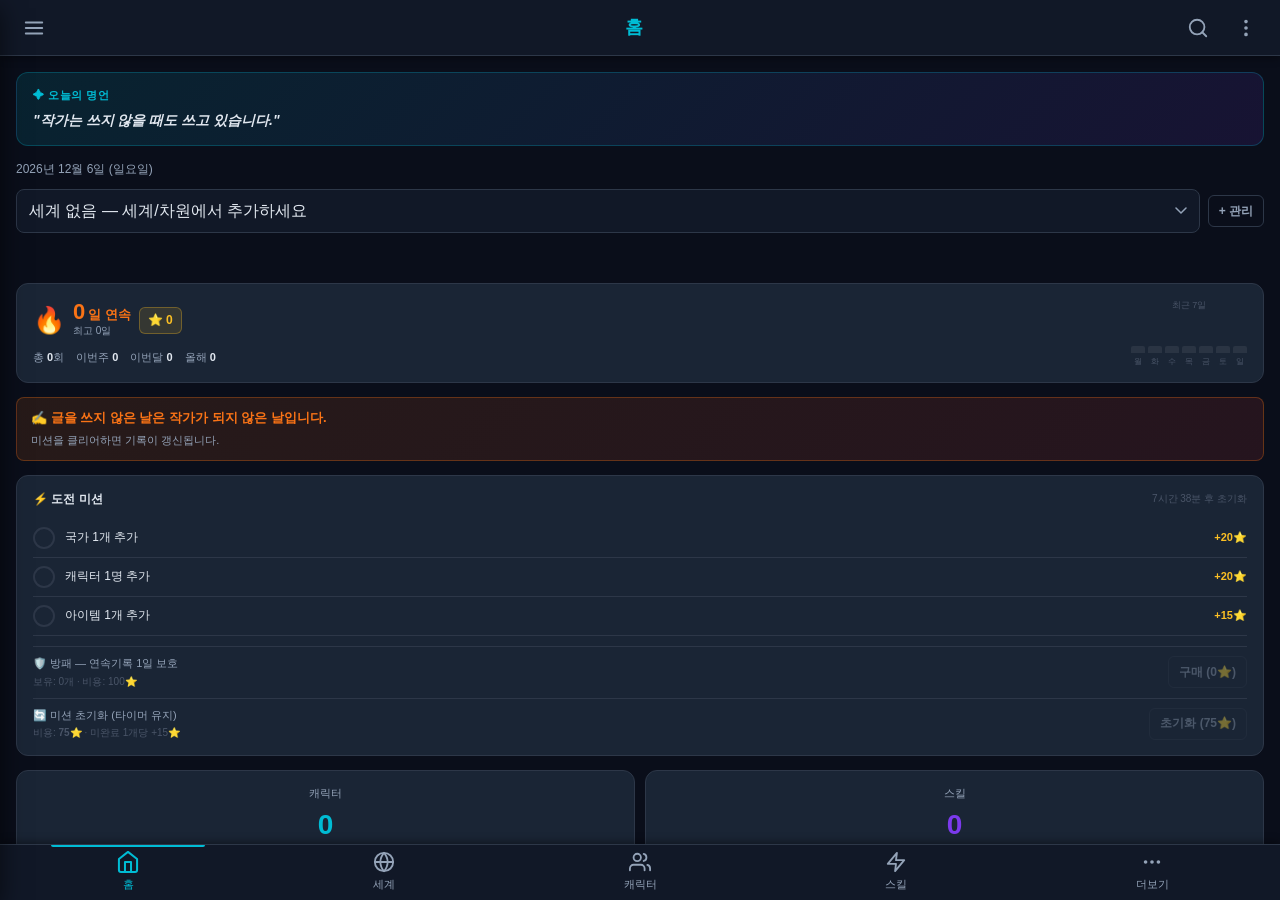
==== novel-wiki/index.html @ bbbced37 "Feature: 바로가기 페이지 + 탑 통합 층(isComposite) 기능 추가 - pages/shortcuts.js: 새 바로가기 페이지 생성 (즐겨찾기 5슬롯 + 전체 페이지" ====
<!DOCTYPE html>
<html lang="ko" data-theme="dark">
<head>
  <meta charset="UTF-8" />
  <meta name="viewport" content="width=device-width, initial-scale=1.0, viewport-fit=cover, maximum-scale=1.0, user-scalable=no" />
  <title>소설 창작 위키</title>

  <!-- ── PWA Meta Tags ── -->
  <meta name="theme-color" content="#0a0e1a" />
  <meta name="color-scheme" content="dark" />
  <meta name="description" content="웹소설 세계관 관리 앱 — 게임 판타지 탑 등반물 창작 위키" />

  <!-- Apple / iOS PWA -->
  <meta name="apple-mobile-web-app-capable" content="yes" />
  <meta name="apple-mobile-web-app-status-bar-style" content="black-translucent" />
  <meta name="apple-mobile-web-app-title" content="창작위키" />
  <meta name="mobile-web-app-capable" content="yes" />

  <!-- Microsoft / Windows -->
  <meta name="msapplication-TileColor" content="#0a0e1a" />
  <meta name="msapplication-navbutton-color" content="#0a0e1a" />

  <!-- Open Graph -->
  <meta property="og:title" content="소설 창작 위키" />
  <meta property="og:description" content="웹소설 세계관 관리 앱" />
  <meta property="og:type" content="website" />

  <!-- PWA Manifest -->
  <link rel="manifest" href="manifest.json" />

  <!-- Preconnect for Korean fonts -->
  <link rel="preconnect" href="https://fonts.googleapis.com" />
  <link rel="preconnect" href="https://fonts.gstatic.com" crossorigin />

  <!-- Stylesheets -->
  <link rel="stylesheet" href="css/main.css" />
  <link rel="stylesheet" href="css/components.css" />
  <link rel="stylesheet" href="css/mobile.css" />
  <link rel="stylesheet" href="css/novel-view.css" />
</head>
<body>

<!-- ╔═══════════════════════════════════════════╗ -->
<!-- ║              APP SHELL                    ║ -->
<!-- ╚═══════════════════════════════════════════╝ -->
<div class="app-shell" id="appShell">

  <!-- ── TOP HEADER ── -->
  <header class="top-header" id="topHeader" role="banner">
    <div class="top-header__left">
      <!-- Back button (hidden until navigation history exists) -->
      <button class="icon-btn" id="btnHeaderBack" aria-label="이전 페이지" style="display:none;" onclick="AppRouter.handleBack()">
        <svg viewBox="0 0 24 24" fill="none" stroke="currentColor" stroke-width="2.5" stroke-linecap="round" stroke-linejoin="round">
          <path d="M19 12H5M12 5l-7 7 7 7"/>
        </svg>
      </button>
      <!-- Hamburger menu -->
      <button class="icon-btn" id="btnOpenDrawer" aria-label="메뉴 열기" aria-expanded="false" aria-controls="appDrawer">
        <svg viewBox="0 0 24 24" fill="none" stroke="currentColor" stroke-width="2" stroke-linecap="round">
          <line x1="3" y1="6" x2="21" y2="6"/>
          <line x1="3" y1="12" x2="21" y2="12"/>
          <line x1="3" y1="18" x2="21" y2="18"/>
        </svg>
      </button>
    </div>

    <!-- Dynamic page title -->
    <h1 class="top-header__title" id="pageTitle">
      소설 <span>창작위키</span>
    </h1>

    <div class="top-header__right">
      <!-- Search -->
      <button class="icon-btn" id="btnOpenSearch" aria-label="검색" title="전체 검색 (Ctrl+K)">
        <svg viewBox="0 0 24 24" fill="none" stroke="currentColor" stroke-width="2" stroke-linecap="round" stroke-linejoin="round">
          <circle cx="11" cy="11" r="8"/>
          <path d="m21 21-4.35-4.35"/>
        </svg>
      </button>
      <!-- More options -->
      <button class="icon-btn" id="btnHeaderMore" aria-label="더보기" title="페이지 옵션">
        <svg viewBox="0 0 24 24" fill="none" stroke="currentColor" stroke-width="2" stroke-linecap="round">
          <circle cx="12" cy="5" r="1" fill="currentColor"/>
          <circle cx="12" cy="12" r="1" fill="currentColor"/>
          <circle cx="12" cy="19" r="1" fill="currentColor"/>
        </svg>
      </button>
    </div>
  </header>

  <!-- ── DRAWER OVERLAY ── -->
  <div class="drawer-overlay" id="drawerOverlay" role="presentation" aria-hidden="true"></div>

  <!-- ── LEFT NAVIGATION DRAWER ── -->
  <nav class="drawer" id="appDrawer" role="navigation" aria-label="전체 메뉴">
    <div class="drawer__header">
      <div class="drawer__logo">
        <div class="drawer__logo-title">소설 창작위키</div>
        <div class="drawer__logo-sub">Game Fantasy Tower Novel</div>
      </div>
      <button class="icon-btn drawer__close" id="btnCloseDrawer" aria-label="메뉴 닫기">
        <svg viewBox="0 0 24 24" fill="none" stroke="currentColor" stroke-width="2" stroke-linecap="round">
          <path d="M18 6L6 18M6 6l12 12"/>
        </svg>
      </button>
    </div>

    <div class="drawer__nav" id="drawerNav" role="list">

      <!-- ① 메인 -->
      <div class="drawer__section">
        <div class="drawer__section-label">메인</div>
        <button class="drawer__item active" role="listitem" data-page="home">
          <svg viewBox="0 0 24 24" fill="none" stroke="currentColor" stroke-width="2" stroke-linecap="round" stroke-linejoin="round">
            <path d="M3 9l9-7 9 7v11a2 2 0 01-2 2H5a2 2 0 01-2-2z"/>
            <polyline points="9,22 9,12 15,12 15,22"/>
          </svg>
          홈
        </button>
        <button class="drawer__item" role="listitem" data-page="shortcuts">
          <svg viewBox="0 0 24 24" fill="none" stroke="currentColor" stroke-width="2" stroke-linecap="round" stroke-linejoin="round">
            <path d="M5 3l14 9-14 9V3z"/>
          </svg>
          바로가기
        </button>
        <button class="drawer__item" role="listitem" data-page="novel-view">
          <svg viewBox="0 0 24 24" fill="none" stroke="currentColor" stroke-width="2" stroke-linecap="round" stroke-linejoin="round">
            <path d="M2 3h6a4 4 0 014 4v14a3 3 0 00-3-3H2z"/>
            <path d="M22 3h-6a4 4 0 00-4 4v14a3 3 0 013-3h7z"/>
          </svg>
          소설 쓰기
        </button>
      </div>

      <!-- ② 세계 설정 -->
      <div class="drawer__section">
        <div class="drawer__section-label">세계 설정</div>
        <button class="drawer__item" role="listitem" data-page="world">
          <svg viewBox="0 0 24 24" fill="none" stroke="currentColor" stroke-width="2" stroke-linecap="round" stroke-linejoin="round">
            <circle cx="12" cy="12" r="10"/>
            <line x1="2" y1="12" x2="22" y2="12"/>
            <path d="M12 2a15.3 15.3 0 014 10 15.3 15.3 0 01-4 10 15.3 15.3 0 01-4-10 15.3 15.3 0 014-10z"/>
          </svg>
          세계/차원
        </button>
        <button class="drawer__item" role="listitem" data-page="tower">
          <svg viewBox="0 0 24 24" fill="none" stroke="currentColor" stroke-width="2" stroke-linecap="round" stroke-linejoin="round">
            <rect x="5" y="2" width="14" height="20" rx="2"/>
            <line x1="9" y1="7" x2="15" y2="7"/>
            <line x1="9" y1="11" x2="15" y2="11"/>
            <line x1="9" y1="15" x2="15" y2="15"/>
            <line x1="9" y1="19" x2="15" y2="19"/>
          </svg>
          탑 관리
        </button>
        <button class="drawer__item" role="listitem" data-page="world-rules">
          <svg viewBox="0 0 24 24" fill="none" stroke="currentColor" stroke-width="2" stroke-linecap="round" stroke-linejoin="round">
            <path d="M14 2H6a2 2 0 00-2 2v16a2 2 0 002 2h12a2 2 0 002-2V8z"/>
            <polyline points="14 2 14 8 20 8"/>
            <line x1="16" y1="13" x2="8" y2="13"/>
            <line x1="16" y1="17" x2="8" y2="17"/>
            <polyline points="10 9 9 9 8 9"/>
          </svg>
          세계관 규칙
        </button>
        <button class="drawer__item" role="listitem" data-page="gates">
          <svg viewBox="0 0 24 24" fill="none" stroke="currentColor" stroke-width="2" stroke-linecap="round" stroke-linejoin="round">
            <rect x="3" y="3" width="18" height="18" rx="2"/>
            <path d="M9 3v18M15 3v18"/>
            <path d="M3 9h18M3 15h18"/>
          </svg>
          게이트
        </button>
      </div>

      <!-- ② 세계 설정 — 국가/기업 추가 -->
      <div class="drawer__section" style="margin-top:-4px;">
        <div class="drawer__section-label">세계 구성</div>
        <button class="drawer__item" role="listitem" data-page="countries">
          <svg viewBox="0 0 24 24" fill="none" stroke="currentColor" stroke-width="2" stroke-linecap="round" stroke-linejoin="round">
            <circle cx="12" cy="12" r="10"/>
            <path d="M2 12h20M12 2a15.3 15.3 0 010 20M12 2a15.3 15.3 0 000 20"/>
          </svg>
          국가
        </button>
        <button class="drawer__item" role="listitem" data-page="companies">
          <svg viewBox="0 0 24 24" fill="none" stroke="currentColor" stroke-width="2" stroke-linecap="round" stroke-linejoin="round">
            <rect x="2" y="7" width="20" height="14" rx="2"/>
            <path d="M16 21V5a2 2 0 00-2-2h-4a2 2 0 00-2 2v16"/>
          </svg>
          기업
        </button>
        <button class="drawer__item" role="listitem" data-page="places">
          <svg viewBox="0 0 24 24" fill="none" stroke="currentColor" stroke-width="2" stroke-linecap="round" stroke-linejoin="round">
            <path d="M21 10c0 7-9 13-9 13s-9-6-9-13a9 9 0 0118 0z"/>
            <circle cx="12" cy="10" r="3"/>
          </svg>
          장소
        </button>
      </div>

      <!-- ② 세계 구성 추가 - 종족 -->
      <div class="drawer__section" style="margin-top:-4px;">
        <div class="drawer__section-label">생명체</div>
        <button class="drawer__item" role="listitem" data-page="races">
          <svg viewBox="0 0 24 24" fill="none" stroke="currentColor" stroke-width="2" stroke-linecap="round" stroke-linejoin="round">
            <path d="M17 21v-2a4 4 0 00-4-4H5a4 4 0 00-4 4v2"/>
            <circle cx="9" cy="7" r="4"/>
            <path d="M21 15c0 2.21-2.686 4-6 4"/>
            <path d="M16 3.13a4 4 0 010 7.75"/>
          </svg>
          종족
        </button>
        <button class="drawer__item" role="listitem" data-page="monsters">
          <svg viewBox="0 0 24 24" fill="none" stroke="currentColor" stroke-width="2" stroke-linecap="round" stroke-linejoin="round">
            <path d="M12 2C6.48 2 2 6.48 2 12s4.48 10 10 10 10-4.48 10-10S17.52 2 12 2z"/>
            <path d="M8 14s1.5 2 4 2 4-2 4-2"/>
            <line x1="9" y1="9" x2="9.01" y2="9"/>
            <line x1="15" y1="9" x2="15.01" y2="9"/>
          </svg>
          몬스터
        </button>
      </div>

      <!-- ③ 인물 -->
      <div class="drawer__section">
        <div class="drawer__section-label">인물</div>
        <button class="drawer__item" role="listitem" data-page="characters">
          <svg viewBox="0 0 24 24" fill="none" stroke="currentColor" stroke-width="2" stroke-linecap="round" stroke-linejoin="round">
            <path d="M17 21v-2a4 4 0 00-4-4H5a4 4 0 00-4 4v2"/>
            <circle cx="9" cy="7" r="4"/>
            <path d="M23 21v-2a4 4 0 00-3-3.87"/>
            <path d="M16 3.13a4 4 0 010 7.75"/>
          </svg>
          캐릭터
        </button>
        <button class="drawer__item" role="listitem" data-page="organizations">
          <svg viewBox="0 0 24 24" fill="none" stroke="currentColor" stroke-width="2" stroke-linecap="round" stroke-linejoin="round">
            <rect x="2" y="7" width="20" height="14" rx="2"/>
            <path d="M16 21V5a2 2 0 00-2-2h-4a2 2 0 00-2 2v16"/>
          </svg>
          조직/단체
        </button>
        <button class="drawer__item" role="listitem" data-page="constellations">
          <svg viewBox="0 0 24 24" fill="none" stroke="currentColor" stroke-width="2" stroke-linecap="round" stroke-linejoin="round">
            <polygon points="12 2 15.09 8.26 22 9.27 17 14.14 18.18 21.02 12 17.77 5.82 21.02 7 14.14 2 9.27 8.91 8.26 12 2"/>
          </svg>
          성좌
        </button>
        <button class="drawer__item" role="listitem" data-page="gods">
          <svg viewBox="0 0 24 24" fill="none" stroke="currentColor" stroke-width="2" stroke-linecap="round" stroke-linejoin="round">
            <circle cx="12" cy="12" r="10"/>
            <path d="M12 2v4M12 18v4M4.93 4.93l2.83 2.83M16.24 16.24l2.83 2.83M2 12h4M18 12h4M4.93 19.07l2.83-2.83M16.24 7.76l2.83-2.83"/>
          </svg>
          신
        </button>
        <button class="drawer__item" role="listitem" data-page="family-tree">
          <svg viewBox="0 0 24 24" fill="none" stroke="currentColor" stroke-width="2" stroke-linecap="round" stroke-linejoin="round">
            <circle cx="12" cy="4" r="2"/>
            <circle cx="5" cy="18" r="2"/>
            <circle cx="19" cy="18" r="2"/>
            <path d="M12 6v4M12 10l-7 6M12 10l7 6"/>
          </svg>
          가계도
        </button>
      </div>

      <!-- ④ 능력 & 아이템 -->
      <div class="drawer__section">
        <div class="drawer__section-label">능력 &amp; 아이템</div>
        <button class="drawer__item" role="listitem" data-page="skills">
          <svg viewBox="0 0 24 24" fill="none" stroke="currentColor" stroke-width="2" stroke-linecap="round" stroke-linejoin="round">
            <path d="M13 2L3 14h9l-1 8 10-12h-9l1-8z"/>
          </svg>
          스킬
        </button>
        <button class="drawer__item" role="listitem" data-page="achievements">
          <svg viewBox="0 0 24 24" fill="none" stroke="currentColor" stroke-width="2" stroke-linecap="round" stroke-linejoin="round">
            <circle cx="12" cy="8" r="6"/>
            <path d="M15.477 12.89L17 22l-5-3-5 3 1.523-9.11"/>
          </svg>
          업적
        </button>
        <button class="drawer__item" role="listitem" data-page="items">
          <svg viewBox="0 0 24 24" fill="none" stroke="currentColor" stroke-width="2" stroke-linecap="round" stroke-linejoin="round">
            <path d="M12 2l9 4.5v11L12 22l-9-4.5v-11L12 2z"/>
            <polyline points="12 22 12 11.5"/>
            <polyline points="21 6.5 12 11.5 3 6.5"/>
          </svg>
          아이템
        </button>
        <button class="drawer__item" role="listitem" data-page="jobs">
          <svg viewBox="0 0 24 24" fill="none" stroke="currentColor" stroke-width="2" stroke-linecap="round" stroke-linejoin="round">
            <path d="M20.59 13.41l-7.17 7.17a2 2 0 01-2.83 0L2 12V2h10l8.59 8.59a2 2 0 010 2.82z"/>
            <line x1="7" y1="7" x2="7.01" y2="7"/>
          </svg>
          직업
        </button>
        <button class="drawer__item" role="listitem" data-page="stat-defs">
          <svg viewBox="0 0 24 24" fill="none" stroke="currentColor" stroke-width="2" stroke-linecap="round" stroke-linejoin="round">
            <line x1="18" y1="20" x2="18" y2="10"/>
            <line x1="12" y1="20" x2="12" y2="4"/>
            <line x1="6" y1="20" x2="6" y2="14"/>
          </svg>
          스텟 정의
        </button>
        <button class="drawer__item" role="listitem" data-page="traps">
          <svg viewBox="0 0 24 24" fill="none" stroke="currentColor" stroke-width="2" stroke-linecap="round" stroke-linejoin="round">
            <path d="M12 2L2 7l10 5 10-5-10-5z"/>
            <path d="M2 17l10 5 10-5"/>
            <path d="M2 12l10 5 10-5"/>
          </svg>
          함정 종류
        </button>
      </div>

      <!-- ⑤ 스토리 -->
      <div class="drawer__section">
        <div class="drawer__section-label">스토리</div>
        <button class="drawer__item" role="listitem" data-page="timeline">
          <svg viewBox="0 0 24 24" fill="none" stroke="currentColor" stroke-width="2" stroke-linecap="round" stroke-linejoin="round">
            <line x1="12" y1="8" x2="12" y2="12"/>
            <line x1="12" y1="16" x2="12.01" y2="16"/>
            <circle cx="12" cy="12" r="10"/>
          </svg>
          타임라인
        </button>
        <button class="drawer__item" role="listitem" data-page="event-graph">
          <svg viewBox="0 0 24 24" fill="none" stroke="currentColor" stroke-width="2" stroke-linecap="round" stroke-linejoin="round">
            <circle cx="18" cy="5" r="3"/>
            <circle cx="6" cy="12" r="3"/>
            <circle cx="18" cy="19" r="3"/>
            <line x1="8.59" y1="13.51" x2="15.42" y2="17.49"/>
            <line x1="15.41" y1="6.51" x2="8.59" y2="10.49"/>
          </svg>
          사건 그래프
        </button>
        <button class="drawer__item" role="listitem" data-page="quests">
          <svg viewBox="0 0 24 24" fill="none" stroke="currentColor" stroke-width="2" stroke-linecap="round" stroke-linejoin="round">
            <path d="M9 11l3 3L22 4"/>
            <path d="M21 12v7a2 2 0 01-2 2H5a2 2 0 01-2-2V5a2 2 0 012-2h11"/>
          </svg>
          퀘스트
        </button>
      </div>

      <!-- ⑥ 도구 -->
      <div class="drawer__section">
        <div class="drawer__section-label">도구</div>
        <button class="drawer__item" role="listitem" data-page="status-viewer">
          <svg viewBox="0 0 24 24" fill="none" stroke="currentColor" stroke-width="2" stroke-linecap="round" stroke-linejoin="round">
            <rect x="2" y="3" width="20" height="14" rx="2"/>
            <line x1="8" y1="21" x2="16" y2="21"/>
            <line x1="12" y1="17" x2="12" y2="21"/>
          </svg>
          상태창 뷰어
        </button>
        <button class="drawer__item" role="listitem" data-page="templates">
          <svg viewBox="0 0 24 24" fill="none" stroke="currentColor" stroke-width="2" stroke-linecap="round" stroke-linejoin="round">
            <rect x="3" y="3" width="7" height="7"/>
            <rect x="14" y="3" width="7" height="7"/>
            <rect x="14" y="14" width="7" height="7"/>
            <rect x="3" y="14" width="7" height="7"/>
          </svg>
          기본 설정 관리
        </button>
        <button class="drawer__item" role="listitem" data-page="settings">
          <svg viewBox="0 0 24 24" fill="none" stroke="currentColor" stroke-width="2" stroke-linecap="round" stroke-linejoin="round">
            <circle cx="12" cy="12" r="3"/>
            <path d="M19.07 4.93l-1.41 1.41M4.93 4.93l1.41 1.41M12 2v2M12 20v2M20 12h2M2 12h2M17.66 17.66l1.41 1.41M4.93 19.07l1.41-1.41"/>
          </svg>
          설정
        </button>
        <button class="drawer__item" role="listitem" data-page="reminders">
          <svg viewBox="0 0 24 24" fill="none" stroke="currentColor" stroke-width="2" stroke-linecap="round" stroke-linejoin="round">
            <path d="M18 8A6 6 0 006 8c0 7-3 9-3 9h18s-3-2-3-9"/>
            <path d="M13.73 21a2 2 0 01-3.46 0"/>
          </svg>
          리마인더
        </button>
        <button class="drawer__item" role="listitem" data-page="keywords">
          <svg viewBox="0 0 24 24" fill="none" stroke="currentColor" stroke-width="2" stroke-linecap="round" stroke-linejoin="round">
            <path d="M20.59 13.41l-7.17 7.17a2 2 0 01-2.83 0L2 12V2h10l8.59 8.59a2 2 0 010 2.82z"/>
            <line x1="7" y1="7" x2="7.01" y2="7"/>
            <path d="M12 12l4 4"/>
          </svg>
          키워드 메모장
        </button>
      </div>
    </div>

    <div class="drawer__footer">
      <div id="drawerVersion">소설 창작 위키 v1.0</div>
      <div id="drawerSyncStatus" style="margin-top:4px; color: var(--color-success); font-size:11px;">
        ● 오프라인 저장됨
      </div>
    </div>
  </nav>

  <!-- ── MAIN CONTENT ── -->
  <main class="page-content" id="app" role="main" aria-live="polite">
    <!-- Pages are rendered here by JS router -->
    <div class="loader-overlay" id="initialLoader">
      <div class="spinner"></div>
    </div>
  </main>

  <!-- ── BOTTOM NAVIGATION ── -->
  <nav class="bottom-nav" id="bottomNav" role="navigation" aria-label="하단 탭 메뉴">
    <button class="bottom-nav__item active" data-page="home" aria-label="홈" aria-selected="true">
      <svg viewBox="0 0 24 24" fill="none" stroke="currentColor" stroke-width="2" stroke-linecap="round" stroke-linejoin="round">
        <path d="M3 9l9-7 9 7v11a2 2 0 01-2 2H5a2 2 0 01-2-2z"/>
        <polyline points="9,22 9,12 15,12 15,22"/>
      </svg>
      <span>홈</span>
    </button>

    <button class="bottom-nav__item" data-page="world" aria-label="세계/차원" aria-selected="false">
      <svg viewBox="0 0 24 24" fill="none" stroke="currentColor" stroke-width="2" stroke-linecap="round" stroke-linejoin="round">
        <circle cx="12" cy="12" r="10"/>
        <line x1="2" y1="12" x2="22" y2="12"/>
        <path d="M12 2a15.3 15.3 0 014 10 15.3 15.3 0 01-4 10 15.3 15.3 0 01-4-10 15.3 15.3 0 014-10z"/>
      </svg>
      <span>세계</span>
    </button>

    <button class="bottom-nav__item" data-page="characters" aria-label="캐릭터" aria-selected="false">
      <svg viewBox="0 0 24 24" fill="none" stroke="currentColor" stroke-width="2" stroke-linecap="round" stroke-linejoin="round">
        <path d="M17 21v-2a4 4 0 00-4-4H5a4 4 0 00-4 4v2"/>
        <circle cx="9" cy="7" r="4"/>
        <path d="M23 21v-2a4 4 0 00-3-3.87"/>
        <path d="M16 3.13a4 4 0 010 7.75"/>
      </svg>
      <span>캐릭터</span>
    </button>

    <button class="bottom-nav__item" data-page="skills" aria-label="스킬" aria-selected="false">
      <svg viewBox="0 0 24 24" fill="none" stroke="currentColor" stroke-width="2" stroke-linecap="round" stroke-linejoin="round">
        <path d="M13 2L3 14h9l-1 8 10-12h-9l1-8z"/>
      </svg>
      <span>스킬</span>
    </button>

    <button class="bottom-nav__item" data-page="timeline" aria-label="더보기" aria-selected="false" id="btnMoreTab">
      <svg viewBox="0 0 24 24" fill="none" stroke="currentColor" stroke-width="2" stroke-linecap="round">
        <circle cx="5" cy="12" r="1" fill="currentColor"/>
        <circle cx="12" cy="12" r="1" fill="currentColor"/>
        <circle cx="19" cy="12" r="1" fill="currentColor"/>
      </svg>
      <span>더보기</span>
    </button>
  </nav>

</div>
<!-- end .app-shell -->

<!-- ═══════════════════════════════════════════════
     GLOBAL OVERLAYS
════════════════════════════════════════════════ -->

<!-- ── GLOBAL SEARCH OVERLAY ── -->
<div class="search-overlay" id="searchOverlay" role="search" aria-label="전체 검색" aria-hidden="true">
  <div class="search-overlay__bar">
    <button class="icon-btn" id="btnCloseSearch" aria-label="검색 닫기">
      <svg viewBox="0 0 24 24" fill="none" stroke="currentColor" stroke-width="2" stroke-linecap="round">
        <path d="M19 12H5M12 5l-7 7 7 7"/>
      </svg>
    </button>
    <input
      type="search"
      class="search-input"
      id="searchInput"
      placeholder="캐릭터, 스킬, 아이템, 세계 검색..."
      autocomplete="off"
      autocorrect="off"
      autocapitalize="off"
      spellcheck="false"
      enterkeyhint="search"
    />
    <button class="icon-btn" id="btnClearSearch" aria-label="검색어 지우기" style="display:none;">
      <svg viewBox="0 0 24 24" fill="none" stroke="currentColor" stroke-width="2" stroke-linecap="round">
        <circle cx="12" cy="12" r="10"/>
        <path d="M15 9l-6 6M9 9l6 6"/>
      </svg>
    </button>
  </div>
  <div class="search-results" id="searchResults" role="listbox" aria-label="검색 결과">
    <!-- Search results rendered by JS -->
    <div class="search-empty" id="searchEmpty">
      <div style="font-size:32px; margin-bottom:12px; opacity:0.3;">🔍</div>
      <div>검색어를 입력하세요</div>
      <div style="font-size:12px; margin-top:8px; color: var(--color-text-dim);">캐릭터, 스킬, 아이템, 세계관을 통합 검색합니다</div>
    </div>
  </div>
</div>

<!-- ── GLOBAL MODAL CONTAINER ── -->
<div class="modal-overlay" id="globalModalOverlay" role="dialog" aria-modal="true" aria-hidden="true">
  <div class="modal" id="globalModal">
    <div class="modal__drag-handle-area" id="modalDragHandle" aria-hidden="true">
      <div class="modal__drag-handle"></div>
    </div>
    <div class="modal-header" id="globalModalHeader">
      <span class="modal-header__title" id="globalModalTitle">제목</span>
      <button class="modal-header__close" id="btnCloseModal" aria-label="닫기">
        <svg viewBox="0 0 24 24" fill="none" stroke="currentColor" stroke-width="2" stroke-linecap="round">
          <path d="M18 6L6 18M6 6l12 12"/>
        </svg>
      </button>
    </div>
    <div class="modal-body" id="globalModalBody">
      <!-- Modal content injected by JS -->
    </div>
    <div class="modal-footer" id="globalModalFooter" style="display:none;">
      <button class="btn btn-ghost" id="btnModalCancel">취소</button>
      <button class="btn btn-primary" id="btnModalConfirm">저장</button>
    </div>
  </div>
</div>

<!-- ── CONFIRM DIALOG ── -->
<div class="confirm-dialog" id="confirmDialog" role="alertdialog" aria-modal="true" aria-hidden="true">
  <div class="confirm-dialog__box">
    <div class="confirm-dialog__icon" id="confirmIcon">⚠️</div>
    <div class="confirm-dialog__title" id="confirmTitle">정말 삭제하시겠습니까?</div>
    <div class="confirm-dialog__desc" id="confirmDesc">이 작업은 되돌릴 수 없습니다.</div>
    <div class="confirm-dialog__actions">
      <button class="btn btn-ghost" id="btnConfirmCancel">취소</button>
      <button class="btn btn-danger" id="btnConfirmOk">삭제</button>
    </div>
  </div>
</div>

<!-- ── TOAST NOTIFICATIONS ── -->
<div class="toast-container" id="toastContainer" role="status" aria-live="polite" aria-atomic="false"></div>

<!-- ── NOVEL STATUS OVERLAY (for popup status windows) ── -->
<div class="novel-status-overlay" id="statusOverlay" style="display:none;" role="dialog" aria-modal="true">
  <!-- Injected by JS when showing status window popup -->
</div>

<!-- ═══════════════════════════════════════════════
     PAGE TEMPLATES (hidden, cloned by JS)
════════════════════════════════════════════════ -->

<!-- Home page template -->
<template id="tpl-home">
  <div class="page active" id="page-home">
    <div class="page-header">
      <div class="gradient-bar mb-3"></div>
      <div class="flex items-center justify-between mb-2">
        <div>
          <h2 class="page-title">대시보드</h2>
          <p class="page-desc" id="homeSubtitle">나의 소설 세계관을 관리합니다</p>
        </div>
        <div class="status-window" style="min-width:120px; padding: 8px 12px;">
          <div style="font-family: var(--font-mono); font-size: 11px; color: var(--color-text-muted); margin-bottom:4px;">회귀 횟수</div>
          <div style="font-family: var(--font-mono); font-size: 20px; font-weight:700; color: var(--color-secondary);" id="regressionCount">0</div>
        </div>
      </div>
    </div>

    <!-- Quick stats -->
    <div class="stat-grid mb-4" id="homeStats">
      <div class="stat-box">
        <span class="stat-box__label">캐릭터</span>
        <span class="stat-box__value" id="statCharacters">0</span>
        <span class="stat-box__sub">명 등록됨</span>
      </div>
      <div class="stat-box">
        <span class="stat-box__label">스킬</span>
        <span class="stat-box__value" id="statSkills">0</span>
        <span class="stat-box__sub">개 등록됨</span>
      </div>
      <div class="stat-box">
        <span class="stat-box__label">아이템</span>
        <span class="stat-box__value" id="statItems">0</span>
        <span class="stat-box__sub">개 등록됨</span>
      </div>
      <div class="stat-box">
        <span class="stat-box__label">이벤트</span>
        <span class="stat-box__value" id="statEvents">0</span>
        <span class="stat-box__sub">개 등록됨</span>
      </div>
    </div>

    <!-- Quick actions -->
    <div class="section-header">
      <div class="section-title">빠른 접근</div>
    </div>

    <div class="grid-2 mb-6">
      <button class="card card--interactive" data-page="characters" style="padding: var(--sp-4); text-align:left;">
        <div style="font-size:24px; margin-bottom: var(--sp-2);">👤</div>
        <div style="font-weight:700; color: var(--color-text); margin-bottom:4px;">캐릭터</div>
        <div style="font-size: var(--text-xs); color: var(--color-text-muted);">인물 관리</div>
      </button>
      <button class="card card--interactive" data-page="skills" style="padding: var(--sp-4); text-align:left;">
        <div style="font-size:24px; margin-bottom: var(--sp-2);">⚡</div>
        <div style="font-weight:700; color: var(--color-text); margin-bottom:4px;">스킬</div>
        <div style="font-size: var(--text-xs); color: var(--color-text-muted);">능력 관리</div>
      </button>
      <button class="card card--interactive" data-page="tower" style="padding: var(--sp-4); text-align:left;">
        <div style="font-size:24px; margin-bottom: var(--sp-2);">🏰</div>
        <div style="font-weight:700; color: var(--color-text); margin-bottom:4px;">탑 관리</div>
        <div style="font-size: var(--text-xs); color: var(--color-text-muted);">층별 정보</div>
      </button>
      <button class="card card--interactive" data-page="timeline" style="padding: var(--sp-4); text-align:left;">
        <div style="font-size:24px; margin-bottom: var(--sp-2);">📅</div>
        <div style="font-weight:700; color: var(--color-text); margin-bottom:4px;">타임라인</div>
        <div style="font-size: var(--text-xs); color: var(--color-text-muted);">사건 흐름</div>
      </button>
    </div>

    <!-- Recent items -->
    <div class="section-header">
      <div class="section-title">최근 수정</div>
    </div>
    <div id="recentItems">
      <div class="empty-state">
        <div class="empty-state__icon">📝</div>
        <div class="empty-state__title">아직 항목이 없습니다</div>
        <div class="empty-state__desc">캐릭터, 스킬, 세계관 등을 추가하면 여기에 표시됩니다</div>
      </div>
    </div>
  </div>
</template>

<!-- ═══════════════════════════════════════════════
     JAVASCRIPT
════════════════════════════════════════════════ -->

<!-- DB & Store -->
<script src="js/db.js"></script>
<script src="js/store.js"></script>
<script src="js/utils.js"></script>
<script src="js/constants.js"></script>

<!-- Search engine -->
<script src="js/search.js"></script>

<!-- Page modules -->
<script src="pages/home.js"></script>
<script src="pages/world.js"></script>
<script src="pages/characters.js"></script>
<script src="pages/characters-form.js"></script>
<script src="pages/organizations.js"></script>
<script src="pages/organizations-form.js"></script>
<script src="pages/skills.js"></script>
<script src="pages/skills-form.js"></script>
<script src="pages/achievements.js"></script>
<script src="pages/constellations.js"></script>
<script src="pages/constellations-form.js"></script>
<script src="pages/gates.js"></script>
<script src="pages/gates-form.js"></script>
<script src="pages/monsters.js"></script>
<script src="pages/monsters-form.js"></script>
<script src="pages/tower.js"></script>
<script src="pages/tower-floor-form.js"></script>
<script src="pages/tower-subfloor-form.js"></script>
<script src="pages/timeline.js"></script>
<script src="pages/event-graph.js"></script>
<script src="pages/family-tree.js"></script>
<script src="pages/world-rules.js"></script>
<script src="pages/items.js"></script>
<script src="pages/items-form.js"></script>
<script src="pages/jobs.js"></script>
<script src="pages/jobs-form.js"></script>
<script src="pages/templates.js"></script>
<script src="pages/status-viewer.js"></script>
<script src="pages/novel-view.js"></script>
<script src="pages/settings.js"></script>
<script src="pages/countries.js"></script>
<script src="pages/countries-form.js"></script>
<script src="pages/companies.js"></script>
<script src="pages/reminders.js"></script>
<script src="pages/keywords.js"></script>
<script src="pages/stat-defs.js"></script>
<script src="pages/traps.js"></script>
<script src="pages/places.js"></script>
<script src="pages/places-form.js"></script>
<script src="pages/gods.js"></script>
<script src="pages/races.js"></script>
<script src="pages/quests.js"></script>
<script src="pages/shortcuts.js"></script>

<!-- Router & App bootstrap -->
<script src="js/router.js"></script>
<script src="js/app.js"></script>

<!-- Inline bootstrap: SW registration + keyboard shortcuts -->
<script>
(function () {
  'use strict';

  // ── Service Worker registration ──────────────────────────
  if ('serviceWorker' in navigator) {
    window.addEventListener('load', function () {
      navigator.serviceWorker.register('./sw.js', { scope: './' })
        .then(function (reg) {
          console.log('[App] SW registered, scope:', reg.scope);

          // Auto-reload when new SW activates and sends SW_UPDATED message
          navigator.serviceWorker.addEventListener('message', function (event) {
            if (event.data && event.data.type === 'SW_UPDATED') {
              window.location.reload();
            }
          });

          // Listen for updates
          reg.addEventListener('updatefound', function () {
            const newWorker = reg.installing;
            if (!newWorker) return;
            newWorker.addEventListener('statechange', function () {
              if (newWorker.state === 'installed' && navigator.serviceWorker.controller) {
                // New version available — notify app
                window.dispatchEvent(new CustomEvent('sw-update-available', {
                  detail: { registration: reg }
                }));
              }
            });
          });
        })
        .catch(function (err) {
          console.warn('[App] SW registration failed:', err);
        });
    });
  }

  // ── Keyboard shortcuts ───────────────────────────────────
  document.addEventListener('keydown', function (e) {
    // Ctrl+K or Cmd+K → open search
    if ((e.ctrlKey || e.metaKey) && e.key === 'k') {
      e.preventDefault();
      document.getElementById('btnOpenSearch')?.click();
    }
    // Escape → close any open overlay
    if (e.key === 'Escape') {
      if (document.getElementById('searchOverlay')?.classList.contains('open')) {
        document.getElementById('btnCloseSearch')?.click();
      } else if (document.getElementById('globalModalOverlay')?.classList.contains('open')) {
        document.getElementById('btnCloseModal')?.click();
      } else if (document.getElementById('appDrawer')?.classList.contains('open')) {
        document.getElementById('btnCloseDrawer')?.click();
      }
    }
  });

  // ── URL param routing on load ────────────────────────────
  window.addEventListener('DOMContentLoaded', function () {
    const params = new URLSearchParams(window.location.search);
    const page = params.get('page');
    const action = params.get('action');
    if (page && window.AppRouter) {
      window.AppRouter.navigate(page);
      if (action === 'new' && window.AppRouter.triggerAdd) {
        setTimeout(function () { window.AppRouter.triggerAdd(); }, 300);
      }
    }
  });

  // ── Prevent double-tap zoom on iOS ───────────────────────
  var lastTap = 0;
  document.addEventListener('touchend', function (e) {
    var now = Date.now();
    var delta = now - lastTap;
    if (delta < 300 && delta > 0) {
      // Only prevent if NOT on input/textarea/select
      var tag = e.target.tagName.toLowerCase();
      if (!['input', 'textarea', 'select', 'button', 'a'].includes(tag)) {
        e.preventDefault();
      }
    }
    lastTap = now;
  }, { passive: false });

  // ── Handle back button (Android) ─────────────────────────
  window.addEventListener('popstate', function () {
    if (window.AppRouter) {
      window.AppRouter.handleBack();
    }
  });

  // ── Visibility change: refresh data ─────────────────────
  document.addEventListener('visibilitychange', function () {
    if (!document.hidden && window.AppStore) {
      window.AppStore.emit('app-resume');
    }
  });

})();
</script>

</body>
</html>
---- novel-wiki/css/main.css ----
/* ============================================================
   main.css — 소설 창작 위키
   Dark RPG Theme · Korean Web Novel Management PWA
   ============================================================ */

/* ─── CSS Custom Properties ──────────────────────────────── */
:root {
  /* Colors */
  --color-bg:           #0a0e1a;
  --color-surface:      #111827;
  --color-card:         #1a2535;
  --color-border:       #2d3748;
  --color-primary:      #00bcd4;
  --color-primary-dark: #0097a7;
  --color-primary-glow: rgba(0, 188, 212, 0.25);
  --color-secondary:    #7c3aed;
  --color-secondary-glow: rgba(124, 58, 237, 0.25);
  --color-accent:       #f59e0b;
  --color-accent-glow:  rgba(245, 158, 11, 0.25);
  --color-text:         #e2e8f0;
  --color-text-muted:   #94a3b8;
  --color-text-dim:     #4a5568;
  --color-success:      #10b981;
  --color-warning:      #f59e0b;
  --color-danger:       #ef4444;
  --color-info:         #3b82f6;

  /* Grade Colors */
  --grade-f:   #6b7280;
  --grade-e:   #9ca3af;
  --grade-d:   #60a5fa;
  --grade-c:   #34d399;
  --grade-b:   #a78bfa;
  --grade-a:   #f59e0b;
  --grade-s:   #f97316;
  --grade-ss:  #ef4444;
  --grade-sss: #ec4899;
  --grade-g:   #00bcd4;
  --grade-ex:  linear-gradient(135deg, #f59e0b, #ec4899, #00bcd4);

  /* Spacing scale */
  --sp-1:  4px;
  --sp-2:  8px;
  --sp-3:  12px;
  --sp-4:  16px;
  --sp-5:  20px;
  --sp-6:  24px;
  --sp-8:  32px;
  --sp-10: 40px;
  --sp-12: 48px;
  --sp-16: 64px;

  /* Typography */
  --font-sans: 'Noto Sans KR', 'Apple SD Gothic Neo', 'Malgun Gothic',
               -apple-system, BlinkMacSystemFont, 'Segoe UI', sans-serif;
  --font-serif: 'Noto Serif KR', 'Batang', Georgia, serif;
  --font-mono: 'D2Coding', 'Nanum Gothic Coding', 'Courier New', Courier, monospace;
  --font-ui: var(--font-sans);

  /* Font sizes */
  --text-xs:   11px;
  --text-sm:   13px;
  --text-base: 15px;
  --text-md:   16px;
  --text-lg:   18px;
  --text-xl:   20px;
  --text-2xl:  24px;
  --text-3xl:  28px;

  /* Layout */
  --header-h:     56px;
  --bottom-nav-h: 56px;
  --drawer-w:     280px;
  --max-content:  640px;

  /* Radius */
  --radius-sm:  4px;
  --radius-md:  8px;
  --radius-lg:  12px;
  --radius-xl:  16px;
  --radius-full: 9999px;

  /* Shadows */
  --shadow-sm:  0 1px 3px rgba(0,0,0,0.4);
  --shadow-md:  0 4px 12px rgba(0,0,0,0.5);
  --shadow-lg:  0 8px 24px rgba(0,0,0,0.6);
  --shadow-cyan: 0 0 16px rgba(0, 188, 212, 0.3);
  --shadow-gold: 0 0 16px rgba(245, 158, 11, 0.3);

  /* Transitions */
  --transition-fast:   0.15s ease;
  --transition-normal: 0.25s ease;
  --transition-slow:   0.4s ease;

  /* Safe area insets (overridden by env() on supported devices) */
  --safe-top:    0px;
  --safe-bottom: 0px;
  --safe-left:   0px;
  --safe-right:  0px;
}

/* Safe area support */
@supports (padding: env(safe-area-inset-top)) {
  :root {
    --safe-top:    env(safe-area-inset-top);
    --safe-bottom: env(safe-area-inset-bottom);
    --safe-left:   env(safe-area-inset-left);
    --safe-right:  env(safe-area-inset-right);
  }
}

/* ─── CSS Reset ───────────────────────────────────────────── */
*, *::before, *::after {
  box-sizing: border-box;
  margin: 0;
  padding: 0;
}

html {
  font-size: 16px;
  -webkit-text-size-adjust: 100%;
  text-size-adjust: 100%;
  scroll-behavior: smooth;
  height: 100%;
}

body {
  font-family: var(--font-sans);
  font-size: var(--text-base);
  line-height: 1.6;
  color: var(--color-text);
  background-color: var(--color-bg);
  min-height: 100%;
  overflow-x: hidden;
  -webkit-font-smoothing: antialiased;
  -moz-osx-font-smoothing: grayscale;
}

img, video, canvas, svg {
  max-width: 100%;
  display: block;
}

a {
  color: var(--color-primary);
  text-decoration: none;
  transition: color var(--transition-fast);
}

a:hover {
  color: var(--color-primary-dark);
}

button, input, select, textarea {
  font-family: inherit;
  font-size: inherit;
  line-height: inherit;
}

button {
  cursor: pointer;
  border: none;
  background: none;
  color: inherit;
}

ul, ol {
  list-style: none;
}

h1, h2, h3, h4, h5, h6 {
  font-weight: 600;
  line-height: 1.3;
  color: var(--color-text);
}

p {
  line-height: 1.7;
  color: var(--color-text);
}

hr {
  border: none;
  border-top: 1px solid var(--color-border);
  margin: var(--sp-4) 0;
}

/* ─── App Shell Layout ────────────────────────────────────── */
.app-shell {
  display: flex;
  flex-direction: column;
  height: 100vh;
  height: 100dvh;
  background: var(--color-bg);
  position: relative;
  overflow: hidden;
}

/* ─── Top Header ──────────────────────────────────────────── */
.top-header {
  position: fixed;
  top: 0;
  left: 0;
  right: 0;
  height: calc(var(--header-h) + var(--safe-top));
  padding-top: var(--safe-top);
  background: var(--color-surface);
  border-bottom: 1px solid var(--color-border);
  display: flex;
  align-items: center;
  justify-content: space-between;
  padding-left: var(--sp-3);
  padding-right: var(--sp-3);
  z-index: 100;
  box-shadow: 0 2px 8px rgba(0,0,0,0.4);
}

.top-header__left,
.top-header__right {
  display: flex;
  align-items: center;
  gap: var(--sp-1);
  min-width: 80px;
}

.top-header__right {
  justify-content: flex-end;
}

.top-header__title {
  flex: 1;
  text-align: center;
  font-size: var(--text-lg);
  font-weight: 700;
  color: var(--color-primary);
  letter-spacing: -0.5px;
  overflow: hidden;
  text-overflow: ellipsis;
  white-space: nowrap;
  padding: 0 var(--sp-2);
}

.top-header__title span {
  color: var(--color-accent);
}

/* Icon buttons in header */
.icon-btn {
  display: flex;
  align-items: center;
  justify-content: center;
  width: 40px;
  height: 40px;
  border-radius: var(--radius-md);
  color: var(--color-text-muted);
  background: transparent;
  border: none;
  cursor: pointer;
  transition: background var(--transition-fast), color var(--transition-fast);
  flex-shrink: 0;
  -webkit-tap-highlight-color: transparent;
}

.icon-btn:hover,
.icon-btn:active {
  background: rgba(255,255,255,0.08);
  color: var(--color-text);
}

.icon-btn svg {
  width: 22px;
  height: 22px;
  flex-shrink: 0;
}

/* ─── Bottom Navigation ───────────────────────────────────── */
.bottom-nav {
  position: fixed;
  bottom: 0;
  left: 0;
  right: 0;
  height: calc(var(--bottom-nav-h) + var(--safe-bottom));
  padding-bottom: var(--safe-bottom);
  background: var(--color-surface);
  border-top: 1px solid var(--color-border);
  display: flex;
  align-items: stretch;
  z-index: 100;
  box-shadow: 0 -2px 8px rgba(0,0,0,0.4);
}

.bottom-nav__item {
  flex: 1;
  display: flex;
  flex-direction: column;
  align-items: center;
  justify-content: center;
  gap: 3px;
  color: var(--color-text-muted);
  font-size: var(--text-xs);
  font-weight: 500;
  cursor: pointer;
  border: none;
  background: none;
  padding: var(--sp-1) 0;
  transition: color var(--transition-fast);
  -webkit-tap-highlight-color: transparent;
  position: relative;
  min-height: 44px;
}

.bottom-nav__item svg {
  width: 22px;
  height: 22px;
  flex-shrink: 0;
  transition: transform var(--transition-fast);
}

.bottom-nav__item.active {
  color: var(--color-primary);
}

.bottom-nav__item.active svg {
  transform: scale(1.1);
}

.bottom-nav__item.active::after {
  content: '';
  position: absolute;
  top: 0;
  left: 20%;
  right: 20%;
  height: 2px;
  background: var(--color-primary);
  border-radius: 0 0 var(--radius-sm) var(--radius-sm);
}

/* ─── Page Content ────────────────────────────────────────── */
.page-content {
  flex: 1;
  overflow-y: auto;
  overflow-x: hidden;
  padding-top: calc(var(--header-h) + var(--safe-top) + var(--sp-4));
  padding-bottom: calc(var(--bottom-nav-h) + var(--safe-bottom) + var(--sp-6));
  padding-left: var(--sp-4);
  padding-right: var(--sp-4);
  -webkit-overflow-scrolling: touch;
  scroll-behavior: smooth;
  max-width: 100%;
}

.page-content--centered {
  max-width: var(--max-content);
  margin: 0 auto;
}

/* Page wrapper for JS-rendered pages */
.page {
  display: none;
  animation: fadeIn var(--transition-normal);
}

.page.active {
  display: block;
}

@keyframes fadeIn {
  from { opacity: 0; transform: translateY(8px); }
  to   { opacity: 1; transform: translateY(0); }
}

/* ─── Left Drawer ─────────────────────────────────────────── */
.drawer-overlay {
  position: fixed;
  inset: 0;
  background: rgba(0, 0, 0, 0.7);
  backdrop-filter: blur(2px);
  -webkit-backdrop-filter: blur(2px);
  z-index: 200;
  opacity: 0;
  pointer-events: none;
  transition: opacity var(--transition-normal);
}

.drawer-overlay.open {
  opacity: 1;
  pointer-events: all;
}

.drawer {
  position: fixed;
  top: 0;
  left: 0;
  bottom: 0;
  width: var(--drawer-w);
  background: var(--color-surface);
  border-right: 1px solid var(--color-border);
  z-index: 201;
  transform: translateX(-100%);
  transition: transform var(--transition-normal);
  display: flex;
  flex-direction: column;
  overflow: hidden;
  box-shadow: var(--shadow-lg);
  padding-top: var(--safe-top);
  padding-left: var(--safe-left);
}

.drawer.open {
  transform: translateX(0);
}

.drawer__header {
  display: flex;
  align-items: center;
  justify-content: space-between;
  padding: var(--sp-4);
  border-bottom: 1px solid var(--color-border);
  min-height: var(--header-h);
  flex-shrink: 0;
}

.drawer__logo {
  display: flex;
  flex-direction: column;
  gap: 2px;
}

.drawer__logo-title {
  font-size: var(--text-lg);
  font-weight: 700;
  color: var(--color-primary);
  letter-spacing: -0.5px;
}

.drawer__logo-sub {
  font-size: var(--text-xs);
  color: var(--color-text-muted);
  font-family: var(--font-mono);
}

.drawer__close {
  color: var(--color-text-muted);
}

.drawer__nav {
  flex: 1;
  overflow-y: auto;
  padding: var(--sp-2) 0;
  -webkit-overflow-scrolling: touch;
}

.drawer__section {
  margin-bottom: var(--sp-2);
}

.drawer__section-label {
  font-size: var(--text-xs);
  font-weight: 700;
  color: var(--color-text-dim);
  text-transform: uppercase;
  letter-spacing: 1px;
  padding: var(--sp-2) var(--sp-4) var(--sp-1);
}

.drawer__item {
  display: flex;
  align-items: center;
  gap: var(--sp-3);
  padding: var(--sp-3) var(--sp-4);
  color: var(--color-text-muted);
  font-size: var(--text-sm);
  font-weight: 500;
  cursor: pointer;
  transition: background var(--transition-fast), color var(--transition-fast);
  border-radius: 0;
  min-height: 44px;
  -webkit-tap-highlight-color: transparent;
}

.drawer__item:hover,
.drawer__item:active {
  background: rgba(255,255,255,0.05);
  color: var(--color-text);
}

.drawer__item.active {
  background: var(--color-primary-glow);
  color: var(--color-primary);
  border-right: 2px solid var(--color-primary);
}

.drawer__item svg {
  width: 18px;
  height: 18px;
  flex-shrink: 0;
  opacity: 0.7;
}

.drawer__item.active svg {
  opacity: 1;
}

.drawer__footer {
  padding: var(--sp-4);
  border-top: 1px solid var(--color-border);
  font-size: var(--text-xs);
  color: var(--color-text-dim);
  text-align: center;
  flex-shrink: 0;
  padding-bottom: calc(var(--sp-4) + var(--safe-bottom));
}

/* ─── Typography Utilities ────────────────────────────────── */
.text-primary   { color: var(--color-primary) !important; }
.text-secondary { color: var(--color-secondary) !important; }
.text-accent    { color: var(--color-accent) !important; }
.text-muted     { color: var(--color-text-muted) !important; }
.text-success   { color: var(--color-success) !important; }
.text-warning   { color: var(--color-warning) !important; }
.text-danger    { color: var(--color-danger) !important; }

.text-xs   { font-size: var(--text-xs) !important; }
.text-sm   { font-size: var(--text-sm) !important; }
.text-base { font-size: var(--text-base) !important; }
.text-lg   { font-size: var(--text-lg) !important; }
.text-xl   { font-size: var(--text-xl) !important; }
.text-2xl  { font-size: var(--text-2xl) !important; }

.font-mono   { font-family: var(--font-mono) !important; }
.font-serif  { font-family: var(--font-serif) !important; }
.font-bold   { font-weight: 700 !important; }
.font-medium { font-weight: 500 !important; }

.text-center { text-align: center !important; }
.text-right  { text-align: right !important; }

.truncate {
  overflow: hidden;
  text-overflow: ellipsis;
  white-space: nowrap;
}

/* ─── Layout Utilities ────────────────────────────────────── */
.flex        { display: flex; }
.flex-col    { flex-direction: column; }
.items-center { align-items: center; }
.items-start  { align-items: flex-start; }
.justify-between { justify-content: space-between; }
.justify-center  { justify-content: center; }
.gap-1 { gap: var(--sp-1); }
.gap-2 { gap: var(--sp-2); }
.gap-3 { gap: var(--sp-3); }
.gap-4 { gap: var(--sp-4); }
.flex-1 { flex: 1; }
.flex-wrap { flex-wrap: wrap; }

.grid-2 {
  display: grid;
  grid-template-columns: 1fr 1fr;
  gap: var(--sp-3);
}

.grid-3 {
  display: grid;
  grid-template-columns: repeat(3, 1fr);
  gap: var(--sp-3);
}

.w-full  { width: 100%; }
.h-full  { height: 100%; }

/* Spacing */
.p-2 { padding: var(--sp-2) !important; }
.p-3 { padding: var(--sp-3) !important; }
.p-4 { padding: var(--sp-4) !important; }
.px-3 { padding-left: var(--sp-3) !important; padding-right: var(--sp-3) !important; }
.px-4 { padding-left: var(--sp-4) !important; padding-right: var(--sp-4) !important; }
.py-2 { padding-top: var(--sp-2) !important; padding-bottom: var(--sp-2) !important; }
.py-3 { padding-top: var(--sp-3) !important; padding-bottom: var(--sp-3) !important; }
.mt-2 { margin-top: var(--sp-2) !important; }
.mt-3 { margin-top: var(--sp-3) !important; }
.mt-4 { margin-top: var(--sp-4) !important; }
.mb-2 { margin-bottom: var(--sp-2) !important; }
.mb-3 { margin-bottom: var(--sp-3) !important; }
.mb-4 { margin-bottom: var(--sp-4) !important; }
.mb-6 { margin-bottom: var(--sp-6) !important; }
.mr-2 { margin-right: var(--sp-2) !important; }
.ml-auto { margin-left: auto !important; }

/* Visibility */
.hidden { display: none !important; }
.visible { display: block !important; }
.opacity-0 { opacity: 0; }
.opacity-50 { opacity: 0.5; }

/* ─── Page Section Headers ────────────────────────────────── */
.section-header {
  display: flex;
  align-items: center;
  justify-content: space-between;
  margin-bottom: var(--sp-4);
}

.section-title {
  font-size: var(--text-xl);
  font-weight: 700;
  color: var(--color-text);
  display: flex;
  align-items: center;
  gap: var(--sp-2);
}

.section-title::before {
  content: '';
  display: block;
  width: 4px;
  height: 20px;
  background: var(--color-primary);
  border-radius: var(--radius-sm);
}

.section-subtitle {
  font-size: var(--text-sm);
  color: var(--color-text-muted);
  margin-top: var(--sp-1);
}

.page-header {
  margin-bottom: var(--sp-6);
}

.page-title {
  font-size: var(--text-2xl);
  font-weight: 700;
  color: var(--color-text);
  margin-bottom: var(--sp-1);
}

.page-desc {
  font-size: var(--text-sm);
  color: var(--color-text-muted);
  line-height: 1.6;
}

/* ─── Empty State ─────────────────────────────────────────── */
.empty-state {
  display: flex;
  flex-direction: column;
  align-items: center;
  justify-content: center;
  padding: var(--sp-16) var(--sp-8);
  text-align: center;
  color: var(--color-text-muted);
}

.empty-state__icon {
  font-size: 48px;
  margin-bottom: var(--sp-4);
  opacity: 0.4;
}

.empty-state__title {
  font-size: var(--text-lg);
  font-weight: 600;
  color: var(--color-text-muted);
  margin-bottom: var(--sp-2);
}

.empty-state__desc {
  font-size: var(--text-sm);
  color: var(--color-text-dim);
  max-width: 260px;
  line-height: 1.6;
}

/* ─── Dividers and Separators ─────────────────────────────── */
.divider {
  height: 1px;
  background: var(--color-border);
  margin: var(--sp-4) 0;
}

.divider--dashed {
  background: none;
  border-top: 1px dashed var(--color-border);
}

/* ─── Scrollbar ───────────────────────────────────────────── */
* {
  scrollbar-width: thin;
  scrollbar-color: var(--color-border) transparent;
}

*::-webkit-scrollbar {
  width: 4px;
  height: 4px;
}

*::-webkit-scrollbar-track {
  background: transparent;
}

*::-webkit-scrollbar-thumb {
  background: var(--color-border);
  border-radius: var(--radius-full);
}

*::-webkit-scrollbar-thumb:hover {
  background: var(--color-text-dim);
}

/* ─── Focus visible ───────────────────────────────────────── */
:focus-visible {
  outline: 2px solid var(--color-primary);
  outline-offset: 2px;
}

/* ─── Color picker: force light scheme so hue/sat area renders ─ */
input[type="color"] {
  color-scheme: light;
}

/* ─── Selection ───────────────────────────────────────────── */
::selection {
  background: var(--color-primary-glow);
  color: var(--color-primary);
}

/* ─── Progress bar ────────────────────────────────────────── */
.progress-bar {
  height: 6px;
  background: var(--color-border);
  border-radius: var(--radius-full);
  overflow: hidden;
}

.progress-bar__fill {
  height: 100%;
  background: linear-gradient(90deg, var(--color-primary), var(--color-secondary));
  border-radius: var(--radius-full);
  transition: width var(--transition-slow);
}

/* ─── Stat Row ────────────────────────────────────────────── */
.stat-row {
  display: flex;
  align-items: center;
  justify-content: space-between;
  padding: var(--sp-2) 0;
  border-bottom: 1px solid rgba(45, 55, 72, 0.5);
  font-family: var(--font-mono);
  font-size: var(--text-sm);
}

.stat-row:last-child {
  border-bottom: none;
}

.stat-row__label {
  color: var(--color-text-muted);
}

.stat-row__value {
  color: var(--color-text);
  font-weight: 600;
}

/* ─── Header gradient accent bar ─────────────────────────── */
.gradient-bar {
  height: 3px;
  background: linear-gradient(90deg,
    var(--color-primary) 0%,
    var(--color-secondary) 50%,
    var(--color-accent) 100%);
  border-radius: var(--radius-full);
}

/* ─── Chip / Filter strip ────────────────────────────────── */
.chip-strip {
  display: flex;
  gap: var(--sp-2);
  overflow-x: auto;
  padding-bottom: var(--sp-2);
  scrollbar-width: none;
  -ms-overflow-style: none;
}

.chip-strip::-webkit-scrollbar {
  display: none;
}

.chip {
  display: inline-flex;
  align-items: center;
  gap: var(--sp-1);
  padding: 5px var(--sp-3);
  border-radius: var(--radius-full);
  font-size: var(--text-xs);
  font-weight: 600;
  white-space: nowrap;
  cursor: pointer;
  border: 1px solid var(--color-border);
  background: var(--color-card);
  color: var(--color-text-muted);
  transition: all var(--transition-fast);
  -webkit-tap-highlight-color: transparent;
  min-height: 30px;
}

.chip:hover,
.chip.active {
  border-color: var(--color-primary);
  color: var(--color-primary);
  background: var(--color-primary-glow);
}

/* ─── Notification dot ────────────────────────────────────── */
.notif-dot {
  width: 8px;
  height: 8px;
  border-radius: 50%;
  background: var(--color-danger);
  position: absolute;
  top: 6px;
  right: 6px;
  border: 1.5px solid var(--color-surface);
}

/* ─── Back button ─────────────────────────────────────────── */
.back-btn {
  display: inline-flex;
  align-items: center;
  gap: var(--sp-2);
  color: var(--color-text-muted);
  font-size: var(--text-sm);
  cursor: pointer;
  margin-bottom: var(--sp-4);
  padding: var(--sp-1) 0;
  -webkit-tap-highlight-color: transparent;
}

.back-btn:hover {
  color: var(--color-primary);
}

/* ─── List items ──────────────────────────────────────────── */
.list-item {
  display: flex;
  align-items: center;
  gap: var(--sp-3);
  padding: var(--sp-3) var(--sp-4);
  background: var(--color-card);
  border-radius: var(--radius-md);
  border: 1px solid var(--color-border);
  margin-bottom: var(--sp-2);
  cursor: pointer;
  transition: all var(--transition-fast);
  -webkit-tap-highlight-color: transparent;
}

.list-item:hover,
.list-item:active {
  border-color: var(--color-primary);
  background: rgba(26, 37, 53, 0.8);
  transform: translateX(2px);
}

.list-item__avatar {
  width: 40px;
  height: 40px;
  border-radius: var(--radius-md);
  background: var(--color-border);
  display: flex;
  align-items: center;
  justify-content: center;
  font-size: var(--text-lg);
  flex-shrink: 0;
}

.list-item__body {
  flex: 1;
  min-width: 0;
}

.list-item__title {
  font-size: var(--text-base);
  font-weight: 600;
  color: var(--color-text);
  overflow: hidden;
  text-overflow: ellipsis;
  white-space: nowrap;
}

.list-item__sub {
  font-size: var(--text-xs);
  color: var(--color-text-muted);
  margin-top: 2px;
  overflow: hidden;
  text-overflow: ellipsis;
  white-space: nowrap;
}

.list-item__meta {
  display: flex;
  flex-direction: column;
  align-items: flex-end;
  gap: var(--sp-1);
  flex-shrink: 0;
}

/* ─── Single-finger scroll for all inline overflow containers ── */
[style*="overflow-y:auto"],
[style*="overflow-y: auto"],
[style*="overflow:auto"],
[style*="overflow: auto"] {
  -webkit-overflow-scrolling: touch;
  touch-action: pan-y;
  overscroll-behavior-y: contain;
}
---- novel-wiki/css/components.css ----
/* ============================================================
   components.css — 소설 창작 위키
   All reusable UI component styles
   ============================================================ */

/* ─── Cards ───────────────────────────────────────────────── */
.card {
  background: var(--color-card);
  border: 1px solid var(--color-border);
  border-radius: var(--radius-lg);
  overflow: hidden;
  transition: transform var(--transition-fast), box-shadow var(--transition-fast),
              border-color var(--transition-fast);
  position: relative;
}

.card:hover {
  transform: translateY(-2px);
  box-shadow: var(--shadow-md);
  border-color: rgba(45, 55, 72, 0.8);
}

.card--interactive {
  cursor: pointer;
  -webkit-tap-highlight-color: transparent;
}

.card--interactive:active {
  transform: scale(0.99);
}

.card--glow-cyan {
  border-color: rgba(0, 188, 212, 0.4);
  box-shadow: 0 0 12px rgba(0, 188, 212, 0.15);
}

.card--glow-gold {
  border-color: rgba(245, 158, 11, 0.4);
  box-shadow: 0 0 12px rgba(245, 158, 11, 0.15);
}

.card--glow-purple {
  border-color: rgba(124, 58, 237, 0.4);
  box-shadow: 0 0 12px rgba(124, 58, 237, 0.15);
}

.card__accent-bar {
  height: 3px;
  width: 100%;
}

.card__accent-bar--primary  { background: var(--color-primary); }
.card__accent-bar--secondary { background: var(--color-secondary); }
.card__accent-bar--accent   { background: var(--color-accent); }
.card__accent-bar--gradient {
  background: linear-gradient(90deg, var(--color-primary), var(--color-secondary));
}

.card-header {
  padding: var(--sp-4);
  border-bottom: 1px solid var(--color-border);
  display: flex;
  align-items: center;
  gap: var(--sp-3);
}

.card-header__icon {
  width: 36px;
  height: 36px;
  border-radius: var(--radius-md);
  background: var(--color-border);
  display: flex;
  align-items: center;
  justify-content: center;
  font-size: 18px;
  flex-shrink: 0;
}

.card-header__title {
  flex: 1;
  font-size: var(--text-base);
  font-weight: 700;
  color: var(--color-text);
  overflow: hidden;
  text-overflow: ellipsis;
  white-space: nowrap;
}

.card-header__sub {
  font-size: var(--text-xs);
  color: var(--color-text-muted);
  margin-top: 2px;
}

.card-header__actions {
  display: flex;
  align-items: center;
  gap: var(--sp-1);
  flex-shrink: 0;
}

.card-body {
  padding: var(--sp-4);
}

.card-body--compact {
  padding: var(--sp-3);
}

.card-footer {
  padding: var(--sp-3) var(--sp-4);
  border-top: 1px solid var(--color-border);
  display: flex;
  align-items: center;
  justify-content: space-between;
  gap: var(--sp-2);
}

/* ─── Character Card ──────────────────────────────────────── */
.character-card {
  background: var(--color-card);
  border: 1px solid var(--color-border);
  border-radius: var(--radius-lg);
  overflow: hidden;
  cursor: pointer;
  transition: all var(--transition-fast);
  -webkit-tap-highlight-color: transparent;
}

.character-card:hover {
  transform: translateY(-3px);
  box-shadow: var(--shadow-md);
}

.character-card__banner {
  height: 60px;
  background: linear-gradient(135deg, var(--color-surface), var(--color-border));
  position: relative;
  overflow: hidden;
}

.character-card__banner::after {
  content: '';
  position: absolute;
  inset: 0;
  background: linear-gradient(to bottom, transparent, rgba(26, 37, 53, 0.8));
}

.character-card__avatar {
  position: absolute;
  bottom: -16px;
  left: var(--sp-3);
  width: 48px;
  height: 48px;
  border-radius: var(--radius-md);
  background: var(--color-surface);
  border: 2px solid var(--color-card);
  display: flex;
  align-items: center;
  justify-content: center;
  font-size: 22px;
  z-index: 1;
}

.character-card__body {
  padding: var(--sp-5) var(--sp-3) var(--sp-3);
}

.character-card__name {
  font-size: var(--text-base);
  font-weight: 700;
  color: var(--color-text);
  margin-bottom: 3px;
}

.character-card__role {
  font-size: var(--text-xs);
  color: var(--color-text-muted);
  margin-bottom: var(--sp-3);
}

.character-card__stats {
  display: grid;
  grid-template-columns: repeat(3, 1fr);
  gap: var(--sp-2);
}

.character-card__stat {
  text-align: center;
  background: var(--color-surface);
  border-radius: var(--radius-sm);
  padding: 4px 2px;
}

.character-card__stat-label {
  font-size: 10px;
  color: var(--color-text-dim);
  font-family: var(--font-mono);
  display: block;
}

.character-card__stat-value {
  font-size: var(--text-sm);
  font-weight: 700;
  color: var(--color-primary);
  font-family: var(--font-mono);
  display: block;
}

/* ─── Skill Card ──────────────────────────────────────────── */
.skill-card {
  background: var(--color-card);
  border-radius: var(--radius-md);
  overflow: hidden;
  cursor: pointer;
  transition: all var(--transition-fast);
  -webkit-tap-highlight-color: transparent;
  border-left: 3px solid var(--color-border);
}

.skill-card:hover {
  transform: translateX(3px);
  box-shadow: var(--shadow-sm);
}

.skill-card--F   { border-left-color: var(--grade-f); }
.skill-card--E   { border-left-color: var(--grade-e); }
.skill-card--D   { border-left-color: var(--grade-d); }
.skill-card--C   { border-left-color: var(--grade-c); }
.skill-card--B   { border-left-color: var(--grade-b); }
.skill-card--A   { border-left-color: var(--grade-a); }
.skill-card--S   { border-left-color: var(--grade-s); }
.skill-card--SS  { border-left-color: var(--grade-ss); }
.skill-card--SSS { border-left-color: var(--grade-sss); }
.skill-card--G   { border-left-color: var(--grade-g); }
.skill-card--EX  {
  border-left-color: transparent;
  border-left-style: solid;
  position: relative;
}
.skill-card--EX::before {
  content: '';
  position: absolute;
  left: 0;
  top: 0;
  bottom: 0;
  width: 3px;
  background: linear-gradient(to bottom, var(--color-accent), var(--color-secondary), var(--color-primary));
}

.skill-card__inner {
  padding: var(--sp-3) var(--sp-3) var(--sp-3) var(--sp-4);
  display: flex;
  align-items: flex-start;
  gap: var(--sp-3);
}

.skill-card__icon {
  width: 36px;
  height: 36px;
  border-radius: var(--radius-sm);
  background: var(--color-surface);
  display: flex;
  align-items: center;
  justify-content: center;
  font-size: 18px;
  flex-shrink: 0;
}

.skill-card__info {
  flex: 1;
  min-width: 0;
}

.skill-card__name {
  font-size: var(--text-base);
  font-weight: 700;
  color: var(--color-text);
  margin-bottom: 3px;
  display: flex;
  align-items: center;
  gap: var(--sp-2);
  flex-wrap: wrap;
}

.skill-card__type {
  font-size: var(--text-xs);
  color: var(--color-text-muted);
  margin-bottom: var(--sp-2);
}

.skill-card__desc {
  font-size: var(--text-xs);
  color: var(--color-text-muted);
  line-height: 1.5;
  overflow: hidden;
  display: -webkit-box;
  -webkit-line-clamp: 2;
  -webkit-box-orient: vertical;
}

.skill-card__cost {
  font-family: var(--font-mono);
  font-size: var(--text-xs);
  color: var(--color-info);
  background: rgba(59, 130, 246, 0.1);
  padding: 2px 6px;
  border-radius: var(--radius-full);
  margin-top: var(--sp-1);
  display: inline-block;
}

/* ─── Grade Badges ────────────────────────────────────────── */
.grade-badge {
  display: inline-flex;
  align-items: center;
  justify-content: center;
  font-family: var(--font-mono);
  font-weight: 900;
  font-size: var(--text-xs);
  padding: 2px 6px;
  border-radius: var(--radius-sm);
  letter-spacing: 0.5px;
  line-height: 1;
  min-width: 28px;
  white-space: nowrap;
  border: 1px solid transparent;
}

.grade-badge--F   { background: rgba(107,114,128,0.15); color: var(--grade-f); border-color: var(--grade-f); }
.grade-badge--E   { background: rgba(156,163,175,0.15); color: var(--grade-e); border-color: var(--grade-e); }
.grade-badge--D   { background: rgba(96,165,250,0.15); color: var(--grade-d); border-color: var(--grade-d); }
.grade-badge--C   { background: rgba(52,211,153,0.15); color: var(--grade-c); border-color: var(--grade-c); }
.grade-badge--B   { background: rgba(167,139,250,0.15); color: var(--grade-b); border-color: var(--grade-b); }
.grade-badge--A   { background: rgba(245,158,11,0.15); color: var(--grade-a); border-color: var(--grade-a); }
.grade-badge--S   { background: rgba(249,115,22,0.15); color: var(--grade-s); border-color: var(--grade-s); }
.grade-badge--SS  { background: rgba(239,68,68,0.15); color: var(--grade-ss); border-color: var(--grade-ss); }
.grade-badge--SSS {
  background: rgba(236,72,153,0.15);
  color: var(--grade-sss);
  border-color: var(--grade-sss);
  box-shadow: 0 0 8px rgba(236,72,153,0.3);
}
.grade-badge--G   {
  background: rgba(0,188,212,0.15);
  color: var(--grade-g);
  border-color: var(--grade-g);
  box-shadow: 0 0 8px rgba(0,188,212,0.3);
}
.grade-badge--EX  {
  background: linear-gradient(135deg, rgba(245,158,11,0.2), rgba(236,72,153,0.2), rgba(0,188,212,0.2));
  color: #fff;
  border: 1px solid transparent;
  position: relative;
  text-shadow: 0 0 8px rgba(255,255,255,0.5);
}
.grade-badge--EX::before {
  content: '';
  position: absolute;
  inset: -1px;
  background: linear-gradient(135deg, var(--color-accent), var(--color-secondary), var(--color-primary));
  border-radius: var(--radius-sm);
  z-index: -1;
}

/* ─── Tags ────────────────────────────────────────────────── */
.tag {
  display: inline-flex;
  align-items: center;
  gap: 4px;
  padding: 3px var(--sp-2);
  border-radius: var(--radius-full);
  font-size: var(--text-xs);
  font-weight: 500;
  background: var(--color-border);
  color: var(--color-text-muted);
  border: 1px solid transparent;
  white-space: nowrap;
}

.tag--primary   { background: var(--color-primary-glow); color: var(--color-primary); }
.tag--secondary { background: var(--color-secondary-glow); color: var(--color-secondary); }
.tag--accent    { background: var(--color-accent-glow); color: var(--color-accent); }
.tag--success   { background: rgba(16,185,129,0.15); color: var(--color-success); }
.tag--danger    { background: rgba(239,68,68,0.15); color: var(--color-danger); }
.tag--warning   { background: rgba(245,158,11,0.15); color: var(--color-warning); }

.tag-list {
  display: flex;
  flex-wrap: wrap;
  gap: var(--sp-1);
}

/* Removable tag */
.tag--removable {
  cursor: pointer;
  padding-right: var(--sp-1);
}

.tag__remove {
  width: 14px;
  height: 14px;
  border-radius: 50%;
  background: rgba(255,255,255,0.15);
  display: inline-flex;
  align-items: center;
  justify-content: center;
  font-size: 10px;
  line-height: 1;
  cursor: pointer;
  transition: background var(--transition-fast);
}

.tag__remove:hover {
  background: var(--color-danger);
  color: #fff;
}

/* ─── Badge (notification/count) ─────────────────────────── */
.badge {
  display: inline-flex;
  align-items: center;
  justify-content: center;
  min-width: 20px;
  height: 20px;
  border-radius: var(--radius-full);
  font-size: 11px;
  font-weight: 700;
  line-height: 1;
  padding: 0 5px;
}

.badge--primary   { background: var(--color-primary); color: var(--color-bg); }
.badge--secondary { background: var(--color-secondary); color: #fff; }
.badge--danger    { background: var(--color-danger); color: #fff; }
.badge--success   { background: var(--color-success); color: var(--color-bg); }
.badge--warning   { background: var(--color-warning); color: var(--color-bg); }

/* Warning badge with pulse */
.warning-badge {
  display: inline-flex;
  align-items: center;
  gap: var(--sp-1);
  padding: 3px var(--sp-2);
  border-radius: var(--radius-full);
  font-size: var(--text-xs);
  font-weight: 700;
  background: rgba(239,68,68,0.15);
  color: var(--color-danger);
  border: 1px solid rgba(239,68,68,0.3);
  animation: warnPulse 2s infinite;
}

.warning-badge::before {
  content: '⚠';
  font-size: 10px;
}

@keyframes warnPulse {
  0%, 100% { opacity: 1; box-shadow: 0 0 0 0 rgba(239,68,68,0.4); }
  50%       { opacity: 0.85; box-shadow: 0 0 0 4px rgba(239,68,68,0); }
}

/* ─── Buttons ─────────────────────────────────────────────── */
.btn {
  display: inline-flex;
  align-items: center;
  justify-content: center;
  gap: var(--sp-2);
  padding: 0 var(--sp-4);
  height: 40px;
  border-radius: var(--radius-md);
  font-size: var(--text-sm);
  font-weight: 600;
  cursor: pointer;
  border: none;
  transition: all var(--transition-fast);
  white-space: nowrap;
  -webkit-tap-highlight-color: transparent;
  min-height: 40px;
  text-decoration: none;
}

.btn:disabled {
  opacity: 0.4;
  cursor: not-allowed;
  pointer-events: none;
}

.btn svg {
  width: 16px;
  height: 16px;
  flex-shrink: 0;
}

.btn--sm {
  height: 32px;
  padding: 0 var(--sp-3);
  font-size: var(--text-xs);
  border-radius: var(--radius-sm);
  min-height: 32px;
}

.btn--lg {
  height: 48px;
  padding: 0 var(--sp-6);
  font-size: var(--text-base);
  border-radius: var(--radius-lg);
  min-height: 48px;
}

.btn--full {
  width: 100%;
}

.btn-primary {
  background: var(--color-primary);
  color: var(--color-bg);
}

.btn-primary:hover {
  background: var(--color-primary-dark);
  box-shadow: var(--shadow-cyan);
}

.btn-primary:active {
  background: var(--color-primary-dark);
  transform: scale(0.98);
}

.btn-secondary {
  background: var(--color-secondary);
  color: #fff;
}

.btn-secondary:hover {
  background: #6d28d9;
  box-shadow: 0 0 16px rgba(124, 58, 237, 0.4);
}

.btn-accent {
  background: var(--color-accent);
  color: var(--color-bg);
}

.btn-accent:hover {
  background: #d97706;
  box-shadow: var(--shadow-gold);
}

.btn-ghost {
  background: transparent;
  color: var(--color-text-muted);
  border: 1px solid var(--color-border);
}

.btn-ghost:hover {
  background: rgba(255,255,255,0.05);
  color: var(--color-text);
  border-color: var(--color-text-dim);
}

.btn-ghost:active {
  background: rgba(255,255,255,0.08);
}

.btn-danger {
  background: transparent;
  color: var(--color-danger);
  border: 1px solid rgba(239, 68, 68, 0.4);
}

.btn-danger:hover {
  background: rgba(239,68,68,0.15);
  border-color: var(--color-danger);
}

.btn-outline-primary {
  background: transparent;
  color: var(--color-primary);
  border: 1px solid var(--color-primary);
}

.btn-outline-primary:hover {
  background: var(--color-primary-glow);
}

/* FAB — Floating Action Button */
.fab {
  position: fixed;
  bottom: calc(var(--bottom-nav-h) + var(--safe-bottom) + var(--sp-4));
  right: var(--sp-4);
  width: 56px;
  height: 56px;
  border-radius: 50%;
  background: linear-gradient(135deg, var(--color-primary), var(--color-secondary));
  color: #fff;
  border: none;
  cursor: pointer;
  display: flex;
  align-items: center;
  justify-content: center;
  box-shadow: var(--shadow-lg), 0 0 20px rgba(0, 188, 212, 0.4);
  z-index: 90;
  transition: all var(--transition-fast);
  -webkit-tap-highlight-color: transparent;
}

.fab:hover {
  transform: scale(1.08);
  box-shadow: var(--shadow-lg), 0 0 28px rgba(0, 188, 212, 0.5);
}

.fab:active {
  transform: scale(0.95);
}

.fab svg {
  width: 24px;
  height: 24px;
}

.fab--mini {
  width: 44px;
  height: 44px;
}

.fab--mini svg {
  width: 20px;
  height: 20px;
}

/* ─── Forms ───────────────────────────────────────────────── */
.form-group {
  margin-bottom: var(--sp-4);
}

.form-label {
  display: block;
  font-size: var(--text-sm);
  font-weight: 600;
  color: var(--color-text-muted);
  margin-bottom: var(--sp-2);
  letter-spacing: 0.3px;
}

.form-label--required::after {
  content: ' *';
  color: var(--color-danger);
}

.form-input,
.form-select,
.form-textarea {
  width: 100%;
  background: var(--color-surface);
  border: 1px solid var(--color-border);
  border-radius: var(--radius-md);
  color: var(--color-text);
  font-size: var(--text-md); /* 16px prevents zoom on iOS */
  padding: 0 var(--sp-3);
  height: 44px;
  transition: border-color var(--transition-fast), box-shadow var(--transition-fast);
  outline: none;
  -webkit-appearance: none;
  appearance: none;
}

.form-textarea {
  height: auto;
  min-height: 100px;
  padding: var(--sp-3);
  resize: vertical;
  line-height: 1.6;
}

.form-input:focus,
.form-select:focus,
.form-textarea:focus {
  border-color: var(--color-primary);
  box-shadow: 0 0 0 3px var(--color-primary-glow);
}

.form-input::placeholder,
.form-textarea::placeholder {
  color: var(--color-text-dim);
}

.form-select {
  background-image: url("data:image/svg+xml,%3Csvg xmlns='http://www.w3.org/2000/svg' width='12' height='8' viewBox='0 0 12 8'%3E%3Cpath d='M1 1l5 5 5-5' stroke='%2394a3b8' stroke-width='1.5' fill='none' stroke-linecap='round'/%3E%3C/svg%3E");
  background-repeat: no-repeat;
  background-position: right var(--sp-3) center;
  padding-right: var(--sp-8);
  cursor: pointer;
}

.form-select option {
  background: var(--color-surface);
  color: var(--color-text);
}

.form-hint {
  font-size: var(--text-xs);
  color: var(--color-text-dim);
  margin-top: var(--sp-1);
}

.form-error {
  font-size: var(--text-xs);
  color: var(--color-danger);
  margin-top: var(--sp-1);
  display: flex;
  align-items: center;
  gap: 4px;
}

.form-input--error,
.form-select--error,
.form-textarea--error {
  border-color: var(--color-danger);
}

.form-row {
  display: grid;
  grid-template-columns: 1fr 1fr;
  gap: var(--sp-3);
}

/* Range input */
.form-range {
  width: 100%;
  height: 6px;
  -webkit-appearance: none;
  appearance: none;
  background: var(--color-border);
  border-radius: var(--radius-full);
  outline: none;
  cursor: pointer;
  accent-color: var(--color-primary);
}

/* Color picker */
.form-color {
  width: 100%;
  height: 44px;
  border: 1px solid var(--color-border);
  border-radius: var(--radius-md);
  background: transparent;
  cursor: pointer;
  padding: 4px;
}

/* Switch / Toggle */
.form-switch {
  display: flex;
  align-items: center;
  justify-content: space-between;
  gap: var(--sp-3);
  min-height: 44px;
  cursor: pointer;
}

.form-switch__label {
  font-size: var(--text-sm);
  color: var(--color-text);
}

.form-switch__track {
  width: 44px;
  height: 24px;
  border-radius: var(--radius-full);
  background: var(--color-border);
  position: relative;
  flex-shrink: 0;
  transition: background var(--transition-fast);
}

.form-switch input {
  position: absolute;
  opacity: 0;
  width: 0;
  height: 0;
}

.form-switch input:checked ~ .form-switch__track {
  background: var(--color-primary);
}

.form-switch__thumb {
  position: absolute;
  top: 2px;
  left: 2px;
  width: 20px;
  height: 20px;
  border-radius: 50%;
  background: #fff;
  transition: transform var(--transition-fast);
  box-shadow: var(--shadow-sm);
}

.form-switch input:checked ~ .form-switch__track .form-switch__thumb {
  transform: translateX(20px);
}

/* ─── Modals ──────────────────────────────────────────────── */
.modal-overlay {
  position: fixed;
  inset: 0;
  background: rgba(0,0,0,0.75);
  backdrop-filter: blur(4px);
  -webkit-backdrop-filter: blur(4px);
  z-index: 300;
  display: flex;
  align-items: flex-end;
  justify-content: center;
  opacity: 0;
  pointer-events: none;
  transition: opacity var(--transition-normal);
  padding: 0;
}

.modal-overlay.open {
  opacity: 1;
  pointer-events: all;
}

.modal {
  background: var(--color-surface);
  border: 1px solid var(--color-border);
  border-radius: var(--radius-xl) var(--radius-xl) 0 0;
  width: 100%;
  max-width: 600px;
  max-height: 92vh;
  max-height: 92dvh;
  display: flex;
  flex-direction: column;
  transform: translateY(100%);
  transition: transform var(--transition-normal);
  overflow: hidden;
  padding-bottom: var(--safe-bottom);
}

.modal-overlay.open .modal {
  transform: translateY(0);
}

/* Centered variant for desktop/large screens */
@media (min-width: 600px) {
  .modal-overlay {
    align-items: center;
    padding: var(--sp-4);
  }
  .modal {
    border-radius: var(--radius-xl);
    transform: translateY(16px) scale(0.98);
    padding-bottom: 0;
    max-height: 85vh;
  }
  .modal-overlay.open .modal {
    transform: translateY(0) scale(1);
  }
}

.modal__drag-handle {
  width: 40px;
  height: 4px;
  background: var(--color-border);
  border-radius: var(--radius-full);
  margin: var(--sp-2) auto var(--sp-1);
  flex-shrink: 0;
}

.modal-header {
  padding: var(--sp-3) var(--sp-4);
  border-bottom: 1px solid var(--color-border);
  display: flex;
  align-items: center;
  justify-content: space-between;
  flex-shrink: 0;
}

.modal-header__title {
  font-size: var(--text-lg);
  font-weight: 700;
  color: var(--color-text);
}

.modal-header__close {
  width: 32px;
  height: 32px;
  border-radius: var(--radius-md);
  color: var(--color-text-muted);
  display: flex;
  align-items: center;
  justify-content: center;
  transition: all var(--transition-fast);
  cursor: pointer;
  flex-shrink: 0;
  -webkit-tap-highlight-color: transparent;
}

.modal-header__close:hover {
  background: rgba(255,255,255,0.08);
  color: var(--color-text);
}

.modal-body {
  flex: 1;
  overflow-y: auto;
  overflow-x: hidden;
  padding: var(--sp-4);
  -webkit-overflow-scrolling: touch;
  word-break: break-word;
  overflow-wrap: break-word;
}

.modal-footer {
  padding: var(--sp-3) var(--sp-4);
  border-top: 1px solid var(--color-border);
  display: flex;
  gap: var(--sp-2);
  flex-shrink: 0;
  background: var(--color-surface);
}

.modal-footer .btn {
  flex: 1;
}

/* ─── Status Window (RPG style) ───────────────────────────── */
.status-window {
  background: rgba(10, 20, 35, 0.95);
  border: 1px solid var(--color-primary);
  border-radius: var(--radius-md);
  padding: var(--sp-4);
  font-family: var(--font-mono);
  position: relative;
  overflow: hidden;
}

.status-window::before {
  content: '';
  position: absolute;
  inset: 0;
  background: linear-gradient(135deg,
    rgba(0, 188, 212, 0.05) 0%,
    transparent 50%,
    rgba(124, 58, 237, 0.05) 100%);
  pointer-events: none;
}

.status-window__header {
  text-align: center;
  margin-bottom: var(--sp-3);
  padding-bottom: var(--sp-3);
  border-bottom: 1px solid rgba(0, 188, 212, 0.3);
}

.status-window__title {
  font-size: var(--text-base);
  font-weight: 700;
  color: var(--color-primary);
  letter-spacing: 2px;
  text-transform: uppercase;
}

.status-window__subtitle {
  font-size: var(--text-xs);
  color: var(--color-text-muted);
  margin-top: 4px;
}

.status-window__row {
  display: flex;
  align-items: center;
  justify-content: space-between;
  padding: 5px 0;
  border-bottom: 1px dashed rgba(45, 55, 72, 0.6);
  font-size: var(--text-sm);
}

.status-window__row:last-child {
  border-bottom: none;
}

.status-window__key {
  color: var(--color-text-muted);
  min-width: 80px;
}

.status-window__val {
  color: var(--color-text);
  font-weight: 600;
  text-align: right;
}

.status-window__val--primary   { color: var(--color-primary); }
.status-window__val--accent    { color: var(--color-accent); }
.status-window__val--secondary { color: var(--color-secondary); }

.status-window__divider {
  text-align: center;
  color: var(--color-primary);
  opacity: 0.3;
  font-size: var(--text-xs);
  padding: var(--sp-1) 0;
  letter-spacing: 4px;
}

/* ─── Tabs ────────────────────────────────────────────────── */
.tabs {
  display: flex;
  gap: 0;
  background: var(--color-surface);
  border-radius: var(--radius-md);
  padding: 3px;
  border: 1px solid var(--color-border);
  overflow-x: auto;
  scrollbar-width: none;
}

.tabs::-webkit-scrollbar {
  display: none;
}

.tab {
  flex: 1;
  display: flex;
  align-items: center;
  justify-content: center;
  gap: var(--sp-1);
  padding: 7px var(--sp-3);
  border-radius: calc(var(--radius-md) - 2px);
  font-size: var(--text-sm);
  font-weight: 600;
  color: var(--color-text-muted);
  cursor: pointer;
  transition: all var(--transition-fast);
  white-space: nowrap;
  min-height: 34px;
  -webkit-tap-highlight-color: transparent;
}

.tab:hover {
  color: var(--color-text);
  background: rgba(255,255,255,0.04);
}

.tab.active {
  background: var(--color-card);
  color: var(--color-primary);
  box-shadow: var(--shadow-sm);
}

/* Underline variant */
.tabs--underline {
  background: transparent;
  border: none;
  border-radius: 0;
  padding: 0;
  border-bottom: 1px solid var(--color-border);
  gap: var(--sp-1);
}

.tabs--underline .tab {
  border-radius: 0;
  flex: none;
  padding: var(--sp-3) var(--sp-4);
  position: relative;
}

.tabs--underline .tab.active {
  background: transparent;
  box-shadow: none;
  color: var(--color-primary);
}

.tabs--underline .tab.active::after {
  content: '';
  position: absolute;
  bottom: -1px;
  left: 0;
  right: 0;
  height: 2px;
  background: var(--color-primary);
  border-radius: var(--radius-full);
}

/* ─── Search Overlay ──────────────────────────────────────── */
.search-overlay {
  position: fixed;
  inset: 0;
  background: rgba(10, 14, 26, 0.97);
  z-index: 400;
  display: flex;
  flex-direction: column;
  padding-top: var(--safe-top);
  opacity: 0;
  pointer-events: none;
  transition: opacity var(--transition-fast);
}

.search-overlay.open {
  opacity: 1;
  pointer-events: all;
}

.search-overlay__bar {
  display: flex;
  align-items: center;
  gap: var(--sp-3);
  padding: var(--sp-3) var(--sp-4);
  border-bottom: 1px solid var(--color-border);
  flex-shrink: 0;
}

.search-input {
  flex: 1;
  height: 44px;
  background: var(--color-card);
  border: 1px solid var(--color-border);
  border-radius: var(--radius-full);
  padding: 0 var(--sp-4);
  font-size: var(--text-md);
  color: var(--color-text);
  outline: none;
  -webkit-appearance: none;
}

.search-input:focus {
  border-color: var(--color-primary);
}

.search-input::placeholder {
  color: var(--color-text-dim);
}

.search-results {
  flex: 1;
  overflow-y: auto;
  padding: var(--sp-3) var(--sp-4);
  -webkit-overflow-scrolling: touch;
}

.search-result-section {
  margin-bottom: var(--sp-4);
}

.search-result-section__title {
  font-size: var(--text-xs);
  font-weight: 700;
  color: var(--color-text-dim);
  text-transform: uppercase;
  letter-spacing: 1px;
  margin-bottom: var(--sp-2);
}

.search-result-item {
  display: flex;
  align-items: center;
  gap: var(--sp-3);
  padding: var(--sp-3);
  border-radius: var(--radius-md);
  cursor: pointer;
  transition: background var(--transition-fast);
  -webkit-tap-highlight-color: transparent;
  min-height: 48px;
}

.search-result-item:hover,
.search-result-item:active {
  background: var(--color-card);
}

.search-result-item__icon {
  width: 32px;
  height: 32px;
  border-radius: var(--radius-sm);
  background: var(--color-border);
  display: flex;
  align-items: center;
  justify-content: center;
  font-size: 14px;
  flex-shrink: 0;
}

.search-result-item__body {
  flex: 1;
  min-width: 0;
}

.search-result-item__title {
  font-size: var(--text-sm);
  font-weight: 600;
  color: var(--color-text);
}

.search-result-item__sub {
  font-size: var(--text-xs);
  color: var(--color-text-muted);
  margin-top: 2px;
}

.search-result-item__title mark {
  background: transparent;
  color: var(--color-primary);
  font-weight: 700;
}

.search-empty {
  text-align: center;
  padding: var(--sp-16) var(--sp-8);
  color: var(--color-text-muted);
  font-size: var(--text-sm);
}

/* ─── Toast notifications ─────────────────────────────────── */
.toast-container {
  position: fixed;
  bottom: calc(var(--bottom-nav-h) + var(--safe-bottom) + var(--sp-4));
  left: 50%;
  transform: translateX(-50%);
  z-index: 500;
  display: flex;
  flex-direction: column;
  gap: var(--sp-2);
  align-items: center;
  pointer-events: none;
  width: min(calc(100% - var(--sp-8)), 360px);
}

.toast {
  background: var(--color-card);
  border: 1px solid var(--color-border);
  border-radius: var(--radius-md);
  padding: var(--sp-3) var(--sp-4);
  font-size: var(--text-sm);
  color: var(--color-text);
  box-shadow: var(--shadow-lg);
  display: flex;
  align-items: center;
  gap: var(--sp-2);
  width: 100%;
  pointer-events: all;
  animation: toastIn var(--transition-normal) ease both;
  will-change: transform, opacity;
}

.toast--success { border-left: 3px solid var(--color-success); }
.toast--error   { border-left: 3px solid var(--color-danger); }
.toast--warning { border-left: 3px solid var(--color-warning); }
.toast--info    { border-left: 3px solid var(--color-primary); }

.toast__icon {
  font-size: 16px;
  flex-shrink: 0;
}

.toast__msg {
  flex: 1;
  line-height: 1.4;
}

.toast.leaving {
  animation: toastOut var(--transition-normal) ease both;
}

@keyframes toastIn {
  from { opacity: 0; transform: translateY(16px) scale(0.95); }
  to   { opacity: 1; transform: translateY(0) scale(1); }
}

@keyframes toastOut {
  from { opacity: 1; transform: translateY(0) scale(1); }
  to   { opacity: 0; transform: translateY(-8px) scale(0.95); }
}

/* ─── Timeline ────────────────────────────────────────────── */
.timeline {
  position: relative;
  padding-left: var(--sp-8);
}

.timeline::before {
  content: '';
  position: absolute;
  left: 16px;
  top: 0;
  bottom: 0;
  width: 2px;
  background: linear-gradient(to bottom,
    var(--color-primary),
    var(--color-secondary),
    transparent);
}

.timeline-event {
  position: relative;
  margin-bottom: var(--sp-4);
}

.timeline-event::before {
  content: '';
  position: absolute;
  left: calc(-1 * var(--sp-8) + 11px);
  top: 16px;
  width: 10px;
  height: 10px;
  border-radius: 50%;
  background: var(--color-primary);
  border: 2px solid var(--color-surface);
  box-shadow: 0 0 8px rgba(0, 188, 212, 0.6);
  z-index: 1;
}

.timeline-event--arc::before {
  background: var(--color-accent);
  box-shadow: 0 0 8px rgba(245, 158, 11, 0.6);
}

.timeline-event--regression::before {
  background: var(--color-secondary);
  box-shadow: 0 0 8px rgba(124, 58, 237, 0.6);
  width: 14px;
  height: 14px;
  left: calc(-1 * var(--sp-8) + 9px);
}

.timeline-event__date {
  font-size: var(--text-xs);
  font-family: var(--font-mono);
  color: var(--color-text-muted);
  margin-bottom: 4px;
}

.timeline-event__card {
  background: var(--color-card);
  border: 1px solid var(--color-border);
  border-radius: var(--radius-md);
  padding: var(--sp-3);
}

.timeline-event__title {
  font-size: var(--text-sm);
  font-weight: 700;
  color: var(--color-text);
  margin-bottom: 4px;
}

.timeline-event__desc {
  font-size: var(--text-xs);
  color: var(--color-text-muted);
  line-height: 1.5;
}

/* ─── Loader / Spinner ────────────────────────────────────── */
.spinner {
  width: 32px;
  height: 32px;
  border: 3px solid var(--color-border);
  border-top-color: var(--color-primary);
  border-radius: 50%;
  animation: spin 0.7s linear infinite;
}

.spinner--sm {
  width: 20px;
  height: 20px;
  border-width: 2px;
}

.spinner--lg {
  width: 48px;
  height: 48px;
  border-width: 4px;
}

@keyframes spin {
  to { transform: rotate(360deg); }
}

.loader-overlay {
  display: flex;
  align-items: center;
  justify-content: center;
  padding: var(--sp-16);
}

/* ─── Accordion ───────────────────────────────────────────── */
.accordion-item {
  border: 1px solid var(--color-border);
  border-radius: var(--radius-md);
  margin-bottom: var(--sp-2);
  overflow: hidden;
}

.accordion-header {
  display: flex;
  align-items: center;
  justify-content: space-between;
  padding: var(--sp-3) var(--sp-4);
  cursor: pointer;
  background: var(--color-card);
  transition: background var(--transition-fast);
  -webkit-tap-highlight-color: transparent;
  min-height: 48px;
}

.accordion-header:hover {
  background: rgba(255,255,255,0.03);
}

.accordion-header__title {
  font-size: var(--text-sm);
  font-weight: 600;
  color: var(--color-text);
}

.accordion-header__icon {
  color: var(--color-text-muted);
  transition: transform var(--transition-fast);
  flex-shrink: 0;
}

.accordion-item.open .accordion-header__icon {
  transform: rotate(180deg);
}

.accordion-body {
  max-height: 0;
  overflow: hidden;
  transition: max-height var(--transition-slow);
}

.accordion-item.open .accordion-body {
  max-height: 1000px;
}

.accordion-body__inner {
  padding: var(--sp-3) var(--sp-4);
  border-top: 1px solid var(--color-border);
}

/* ─── Stat Grid ───────────────────────────────────────────── */
.stat-grid {
  display: grid;
  grid-template-columns: repeat(2, 1fr);
  gap: var(--sp-2);
}

.stat-box {
  background: var(--color-surface);
  border: 1px solid var(--color-border);
  border-radius: var(--radius-md);
  padding: var(--sp-3);
  text-align: center;
}

.stat-box__label {
  font-size: var(--text-xs);
  color: var(--color-text-muted);
  font-family: var(--font-mono);
  margin-bottom: 4px;
  display: block;
  text-transform: uppercase;
  letter-spacing: 0.5px;
}

.stat-box__value {
  font-size: var(--text-xl);
  font-weight: 700;
  color: var(--color-primary);
  font-family: var(--font-mono);
  display: block;
}

.stat-box__sub {
  font-size: var(--text-xs);
  color: var(--color-text-dim);
  font-family: var(--font-mono);
  display: block;
  margin-top: 2px;
}

/* ─── Info Row Pair ───────────────────────────────────────── */
.info-pair {
  display: flex;
  gap: var(--sp-2);
  margin-bottom: var(--sp-3);
  font-size: var(--text-sm);
}

.info-pair__key {
  color: var(--color-text-muted);
  min-width: 80px;
  flex-shrink: 0;
}

.info-pair__val {
  color: var(--color-text);
  flex: 1;
  word-break: break-word;
}

/* ─── Relationship line indicator ────────────────────────── */
.relation-chip {
  display: inline-flex;
  align-items: center;
  gap: var(--sp-2);
  padding: var(--sp-2) var(--sp-3);
  background: var(--color-surface);
  border: 1px solid var(--color-border);
  border-radius: var(--radius-md);
  font-size: var(--text-xs);
  color: var(--color-text-muted);
}

.relation-chip__arrow {
  color: var(--color-primary);
  font-weight: 700;
}

/* ─── Number Input with +/- ───────────────────────────────── */
.num-input {
  display: flex;
  align-items: center;
  background: var(--color-surface);
  border: 1px solid var(--color-border);
  border-radius: var(--radius-md);
  overflow: hidden;
}

.num-input__btn {
  width: 44px;
  height: 44px;
  display: flex;
  align-items: center;
  justify-content: center;
  font-size: 18px;
  color: var(--color-text-muted);
  cursor: pointer;
  transition: all var(--transition-fast);
  flex-shrink: 0;
  -webkit-tap-highlight-color: transparent;
}

.num-input__btn:hover {
  background: rgba(255,255,255,0.06);
  color: var(--color-primary);
}

.num-input__field {
  flex: 1;
  text-align: center;
  border: none;
  background: transparent;
  color: var(--color-text);
  font-size: var(--text-md);
  font-family: var(--font-mono);
  font-weight: 700;
  outline: none;
  height: 44px;
  min-width: 0;
}

/* ─── Confirm dialog ──────────────────────────────────────── */
.confirm-dialog {
  position: fixed;
  inset: 0;
  display: flex;
  align-items: center;
  justify-content: center;
  z-index: 600;
  padding: var(--sp-4);
  background: rgba(0,0,0,0.7);
  backdrop-filter: blur(4px);
  -webkit-backdrop-filter: blur(4px);
  opacity: 0;
  pointer-events: none;
  transition: opacity var(--transition-fast);
}

.confirm-dialog.open {
  opacity: 1;
  pointer-events: all;
}

.confirm-dialog__box {
  background: var(--color-surface);
  border: 1px solid var(--color-border);
  border-radius: var(--radius-xl);
  padding: var(--sp-6);
  max-width: 320px;
  width: 100%;
  text-align: center;
  box-shadow: var(--shadow-lg);
}

.confirm-dialog__icon {
  font-size: 40px;
  margin-bottom: var(--sp-3);
}

.confirm-dialog__title {
  font-size: var(--text-lg);
  font-weight: 700;
  color: var(--color-text);
  margin-bottom: var(--sp-2);
}

.confirm-dialog__desc {
  font-size: var(--text-sm);
  color: var(--color-text-muted);
  margin-bottom: var(--sp-5);
  line-height: 1.6;
}

.confirm-dialog__actions {
  display: flex;
  gap: var(--sp-2);
}

.confirm-dialog__actions .btn {
  flex: 1;
}

/* ─── Color Swatch ────────────────────────────────────────── */
.color-swatch {
  width: 20px;
  height: 20px;
  border-radius: var(--radius-sm);
  border: 1px solid rgba(255,255,255,0.1);
  display: inline-block;
  flex-shrink: 0;
}

/* ─── Vertical Divider ────────────────────────────────────── */
.vdivider {
  width: 1px;
  background: var(--color-border);
  align-self: stretch;
  flex-shrink: 0;
}

/* ─── Horizontal rule with label ──────────────────────────── */
.or-divider {
  display: flex;
  align-items: center;
  gap: var(--sp-3);
  color: var(--color-text-dim);
  font-size: var(--text-xs);
  margin: var(--sp-4) 0;
}

.or-divider::before,
.or-divider::after {
  content: '';
  flex: 1;
  height: 1px;
  background: var(--color-border);
}

/* ─── Richtext / Description area ────────────────────────── */
.richtext {
  font-size: var(--text-sm);
  color: var(--color-text-muted);
  line-height: 1.8;
}

.richtext p + p {
  margin-top: var(--sp-3);
}

.richtext strong {
  color: var(--color-text);
  font-weight: 700;
}

.richtext em {
  color: var(--color-accent);
  font-style: italic;
}

.richtext code {
  font-family: var(--font-mono);
  font-size: var(--text-xs);
  background: var(--color-border);
  padding: 2px 5px;
  border-radius: var(--radius-sm);
  color: var(--color-primary);
}

/* ─── Map / Area Grid ─────────────────────────────────────── */
.floor-grid {
  display: grid;
  grid-template-columns: repeat(auto-fill, minmax(120px, 1fr));
  gap: var(--sp-2);
}

.floor-cell {
  background: var(--color-card);
  border: 1px solid var(--color-border);
  border-radius: var(--radius-sm);
  padding: var(--sp-2) var(--sp-3);
  cursor: pointer;
  transition: all var(--transition-fast);
  -webkit-tap-highlight-color: transparent;
  text-align: center;
}

.floor-cell:hover {
  border-color: var(--color-primary);
  background: var(--color-primary-glow);
}

.floor-cell__num {
  font-size: var(--text-lg);
  font-weight: 700;
  color: var(--color-primary);
  font-family: var(--font-mono);
  display: block;
}

.floor-cell__name {
  font-size: var(--text-xs);
  color: var(--color-text-muted);
  display: block;
  margin-top: 2px;
  overflow: hidden;
  text-overflow: ellipsis;
  white-space: nowrap;
}

.floor-cell--cleared {
  border-color: var(--color-success);
}

.floor-cell--boss {
  border-color: var(--color-danger);
  background: rgba(239,68,68,0.05);
}

/* ─── Additional Components (Novel Wiki) ────────────────────── */

/* Surface2 and additional color variables */
:root {
  --color-surface2: #1a2535;
}

/* Input field aliases (used in page JS) */
.input-field {
  width: 100%;
  background: var(--color-surface);
  border: 1px solid var(--color-border);
  border-radius: var(--radius-md);
  color: var(--color-text);
  font-size: 16px;
  padding: 0 var(--sp-3);
  height: 44px;
  outline: none;
  -webkit-appearance: none;
  appearance: none;
  transition: border-color var(--transition-fast), box-shadow var(--transition-fast);
}
.input-field:focus { border-color: var(--color-primary); box-shadow: 0 0 0 3px var(--color-primary-glow); }
.input-field::placeholder { color: var(--color-text-dim); }

.select-input {
  width: 100%;
  background: var(--color-surface);
  border: 1px solid var(--color-border);
  border-radius: var(--radius-md);
  color: var(--color-text);
  font-size: 16px;
  padding: 0 var(--sp-3);
  height: 44px;
  outline: none;
  -webkit-appearance: none;
  appearance: none;
  cursor: pointer;
  background-image: url("data:image/svg+xml,%3Csvg xmlns='http://www.w3.org/2000/svg' width='12' height='8' viewBox='0 0 12 8'%3E%3Cpath d='M1 1l5 5 5-5' stroke='%2394a3b8' stroke-width='1.5' fill='none' stroke-linecap='round'/%3E%3C/svg%3E");
  background-repeat: no-repeat;
  background-position: right 12px center;
  padding-right: 36px;
}
.select-input option { background: var(--color-surface); color: var(--color-text); }

.textarea-field {
  width: 100%;
  background: var(--color-surface);
  border: 1px solid var(--color-border);
  border-radius: var(--radius-md);
  color: var(--color-text);
  font-size: 16px;
  padding: 12px;
  outline: none;
  -webkit-appearance: none;
  resize: vertical;
  min-height: 80px;
  line-height: 1.6;
  font-family: inherit;
  word-break: break-word;
  overflow-wrap: break-word;
  white-space: pre-wrap;
}
.textarea-field:focus { border-color: var(--color-primary); box-shadow: 0 0 0 3px var(--color-primary-glow); }
.textarea-field::placeholder { color: var(--color-text-dim); }

/* Filter chips */
.filter-chip {
  display: inline-flex;
  align-items: center;
  padding: 5px 12px;
  border-radius: var(--radius-full);
  font-size: 11px;
  font-weight: 700;
  cursor: pointer;
  border: 1px solid var(--color-border);
  background: var(--color-card);
  color: var(--color-text-muted);
  white-space: nowrap;
  min-height: 30px;
  transition: all var(--transition-fast);
  -webkit-tap-highlight-color: transparent;
}
.filter-chip.active, .filter-chip:active {
  border-color: var(--color-primary);
  color: var(--color-primary);
  background: var(--color-primary-glow);
}

/* Quick grid on home */
.quick-grid {
  display: grid;
  grid-template-columns: repeat(4, 1fr);
  gap: 8px;
  margin-bottom: 20px;
}
@media (max-width: 400px) { .quick-grid { grid-template-columns: repeat(3, 1fr); } }

.quick-card {
  display: flex;
  flex-direction: column;
  align-items: center;
  gap: 4px;
  padding: 12px 6px;
  background: var(--color-card);
  border: 1px solid var(--color-border);
  border-radius: var(--radius-lg);
  cursor: pointer;
  transition: all var(--transition-fast);
  -webkit-tap-highlight-color: transparent;
  text-align: center;
}
.quick-card:hover, .quick-card:active {
  border-color: var(--color-primary);
  background: var(--color-primary-glow);
  transform: translateY(-2px);
}
.quick-card__icon { font-size: 22px; }
.quick-card__name { font-size: 11px; font-weight: 700; color: var(--color-text); }
.quick-card__desc { font-size: 10px; color: var(--color-text-muted); }

/* Streak badge */
.streak-badge {
  display: flex;
  align-items: center;
  gap: 4px;
  background: rgba(245,158,11,0.1);
  border: 1px solid rgba(245,158,11,0.3);
  border-radius: var(--radius-md);
  padding: 6px 10px;
  flex-shrink: 0;
}

/* Status window rows (RPG style) */
.status-window__border {
  border: 1px solid rgba(0,188,212,0.4);
  border-radius: 4px;
  padding: 12px;
}
.status-row {
  font-family: var(--font-mono);
  font-size: 13px;
  padding: 3px 0;
  color: var(--color-text);
  line-height: 1.5;
}
.status-row--header {
  color: var(--color-primary);
  font-weight: 700;
  margin-top: 6px;
}
.status-row--empty { color: var(--color-text-dim); }
.stat-label { color: var(--color-text-muted); font-size: 12px; }
.stat-val { color: var(--color-primary); font-weight: 700; }

/* Item list */
.item-list { display: flex; flex-direction: column; gap: 0; }
.list-item--full {
  display: flex;
  align-items: center;
  gap: 12px;
  padding: 12px 14px;
  background: var(--color-card);
  border: 1px solid var(--color-border);
  border-radius: var(--radius-md);
  margin-bottom: 8px;
  transition: all var(--transition-fast);
}
.list-item--full:hover { border-color: var(--color-primary); }

/* Detail section */
.detail-section {
  background: var(--color-surface2);
  border-radius: var(--radius-md);
  padding: 14px;
  margin-bottom: 12px;
}
.field-row {
  display: flex;
  gap: 8px;
  padding: 5px 0;
  border-bottom: 1px solid rgba(45,55,72,0.5);
  font-size: 13px;
}
.field-row:last-child { border-bottom: none; }
.field-label { color: var(--color-text-muted); min-width: 80px; flex-shrink: 0; }
.field-value { color: var(--color-text); flex: 1; word-break: break-word; line-height: 1.6; }

/* Section card */
.section-card {
  background: var(--color-surface2);
  border-radius: var(--radius-md);
  padding: 12px 14px;
  margin-bottom: 10px;
}

/* Timeline */
.timeline-track {
  position: relative;
  padding: 8px 0;
}
.timeline-track::before {
  content: '';
  position: absolute;
  left: 50%;
  top: 0;
  bottom: 0;
  width: 2px;
  background: linear-gradient(to bottom, var(--color-primary), var(--color-secondary));
  transform: translateX(-50%);
}
.timeline-item {
  display: flex;
  margin-bottom: 16px;
  position: relative;
}
.timeline-item--left { justify-content: flex-start; padding-right: 54%; }
.timeline-item--right { justify-content: flex-end; padding-left: 54%; }
.timeline-dot {
  position: absolute;
  left: 50%;
  top: 16px;
  width: 12px;
  height: 12px;
  border-radius: 50%;
  transform: translateX(-50%);
  border: 2px solid var(--color-surface);
  z-index: 1;
}
.timeline-card {
  background: var(--color-card);
  border: 1px solid var(--color-border);
  border-radius: var(--radius-md);
  padding: 10px 12px;
  flex: 1;
  min-width: 0;
}

/* Search results styling */
.search-group-label {
  font-size: 11px;
  font-weight: 700;
  color: var(--color-text-dim);
  text-transform: uppercase;
  letter-spacing: 1px;
  padding: 12px 0 6px;
}
.search-result-item {
  display: flex;
  align-items: center;
  gap: 12px;
  padding: 10px;
  border-radius: var(--radius-md);
  cursor: pointer;
  width: 100%;
  background: none;
  border: none;
  color: inherit;
  text-align: left;
  transition: background var(--transition-fast);
}
.search-result-item:hover, .search-result-item:active { background: var(--color-card); }
.search-result-icon { font-size: 20px; }
.search-result-name { font-weight: 600; font-size: 14px; color: var(--color-text); }
.search-result-meta { font-size: 11px; color: var(--color-text-muted); }

/* Toast show/hide */
.toast { opacity: 0; transform: translateY(10px); transition: all 0.2s ease; }
.toast.show { opacity: 1; transform: translateY(0); }

/* Color input */
.color-input { cursor: pointer; }

/* Btn-sm */
.btn-sm {
  height: 32px !important;
  padding: 0 10px !important;
  font-size: 12px !important;
  border-radius: 6px !important;
  min-height: 32px !important;
}

/* Badge attr */
.badge-attr {
  background: rgba(0,188,212,0.1);
  color: var(--color-primary);
  border: 1px solid rgba(0,188,212,0.3);
  display: inline-flex;
  align-items: center;
  padding: 2px 6px;
  border-radius: var(--radius-full);
  font-size: 11px;
  font-weight: 600;
}

/* Badge (plain inline) */
.badge {
  display: inline-flex;
  align-items: center;
  padding: 2px 7px;
  border-radius: var(--radius-full);
  font-size: 11px;
  font-weight: 600;
  background: var(--color-surface2);
  color: var(--color-text-muted);
  border: 1px solid var(--color-border);
  white-space: nowrap;
}
.badge--primary { background: var(--color-primary-glow); color: var(--color-primary); border-color: rgba(0,188,212,0.3); }

/* Surface2 */
.surface2 { background: var(--color-surface2) !important; }

/* Rule card */
.rule-card { transition: border-color var(--transition-fast); }
.rule-card:hover { border-color: var(--color-primary); }

/* Confirm dialog flex fix */
.confirm-dialog { display: none; }
.confirm-dialog[style*="flex"] { display: flex !important; }

/* Canvas area for event graph */
#graphArea canvas { cursor: grab; }
#graphArea canvas:active { cursor: grabbing; }

/* Novel status overlay */
.novel-status-overlay {
  position: fixed;
  inset: 0;
  z-index: 350;
  display: flex;
  align-items: center;
  justify-content: center;
  background: rgba(0,0,0,0.7);
  backdrop-filter: blur(4px);
}

/* Color picker button */
.color-pick-btn { -webkit-tap-highlight-color: transparent; }
---- novel-wiki/css/mobile.css ----
/* ============================================================
   mobile.css — 소설 창작 위키
   Mobile-specific overrides for Galaxy S22 Ultra & touch devices
   ============================================================ */

/* ─── Minimum tap targets ─────────────────────────────────── */
button,
[role="button"],
.btn,
.icon-btn,
.fab,
.drawer__item,
.bottom-nav__item,
.tab,
.chip,
.list-item,
.card--interactive,
.search-result-item,
.accordion-header,
.floor-cell,
a {
  min-height: 44px;
  min-width: 44px;
}

/* Exceptions for inline elements that shouldn't be forced 44px */
.tag,
.badge,
.grade-badge,
.chip-strip .chip {
  min-height: unset;
  min-width: unset;
}

/* ─── Prevent text selection on UI elements ───────────────── */
button,
.btn,
.icon-btn,
.fab,
.drawer__item,
.bottom-nav__item,
.tab,
.chip,
.card-header,
.card-header__title,
.modal-header,
.top-header,
.bottom-nav,
.drawer__header {
  -webkit-user-select: none;
  -moz-user-select: none;
  user-select: none;
}

/* ─── Touch callout prevention ────────────────────────────── */
button,
.btn,
.fab,
.icon-btn,
.card--interactive,
.list-item,
.drawer__item,
.bottom-nav__item {
  -webkit-touch-callout: none;
}

/* ─── Smooth momentum scrolling ──────────────────────────────*/
.page-content,
.drawer__nav,
.modal-body,
.search-results,
.chip-strip,
.tabs,
[style*="overflow-y:auto"],
[style*="overflow-y: auto"],
[style*="overflow:auto"],
[style*="overflow: auto"] {
  -webkit-overflow-scrolling: touch;
  overscroll-behavior: contain;
}

/* Prevent bounce overscroll on main page */
.page-content {
  overscroll-behavior-y: contain;
}

/* ─── Bottom nav safe area padding ───────────────────────────*/
.bottom-nav {
  height: calc(var(--bottom-nav-h) + env(safe-area-inset-bottom, 0px));
  padding-bottom: env(safe-area-inset-bottom, 0px);
}

/* Ensure page content doesn't hide behind bottom nav */
.page-content {
  padding-bottom: calc(
    var(--bottom-nav-h) +
    env(safe-area-inset-bottom, 0px) +
    24px
  );
}

/* Toast above bottom nav on mobile */
.toast-container {
  bottom: calc(
    var(--bottom-nav-h) +
    env(safe-area-inset-bottom, 0px) +
    12px
  );
}

/* FAB above bottom nav */
.fab {
  bottom: calc(
    var(--bottom-nav-h) +
    env(safe-area-inset-bottom, 0px) +
    16px
  );
}

/* ─── Input zoom prevention (iOS) ─────────────────────────── */
/* iOS zooms when input font-size < 16px */
input[type="text"],
input[type="number"],
input[type="email"],
input[type="password"],
input[type="search"],
input[type="url"],
input[type="tel"],
input[type="date"],
input[type="time"],
textarea:not(#novelTextarea),
select {
  font-size: 16px !important;
}

/* But scale them down visually for small screens */
@media (max-width: 380px) {
  .form-input,
  .form-select,
  .form-textarea,
  .search-input {
    font-size: 16px !important;
  }
}

/* ─── PWA Standalone Mode ─────────────────────────────────── */
@media (display-mode: standalone) {
  /* In standalone PWA, adjust for status bar */
  .top-header {
    padding-top: env(safe-area-inset-top, 0px);
    height: calc(var(--header-h) + env(safe-area-inset-top, 0px));
  }

  .page-content {
    padding-top: calc(
      var(--header-h) +
      env(safe-area-inset-top, 0px) +
      16px
    );
  }

  .drawer {
    padding-top: env(safe-area-inset-top, 0px);
  }

  /* Hide browser-chrome indicators */
  body {
    overscroll-behavior: none;
  }
}

/* ─── Galaxy S22 Ultra specific ───────────────────────────── */
/* ~412px wide at default zoom, 3088×1440 display */
@media (min-width: 400px) and (max-width: 420px) {
  :root {
    --header-h: 58px;
    --bottom-nav-h: 60px;
  }

  .bottom-nav__item {
    font-size: 12px;
  }

  .bottom-nav__item svg {
    width: 24px;
    height: 24px;
  }

  /* Larger tap targets on high-DPI display */
  .drawer__item {
    min-height: 52px;
    padding: var(--sp-3) var(--sp-5);
  }

  .card-header {
    padding: var(--sp-4) var(--sp-5);
  }

  /* Slightly larger text for readability */
  .card-header__title {
    font-size: var(--text-md);
  }

  .page-content {
    padding-left: var(--sp-4);
    padding-right: var(--sp-4);
  }
}

/* ─── Landscape mode ──────────────────────────────────────── */
@media (orientation: landscape) and (max-height: 500px) {
  :root {
    --header-h: 44px;
    --bottom-nav-h: 44px;
  }

  .top-header {
    height: calc(44px + var(--safe-top));
  }

  .bottom-nav {
    height: calc(44px + var(--safe-bottom));
  }

  /* Move bottom nav to side in landscape if very wide */
  @media (min-width: 700px) {
    .bottom-nav {
      position: fixed;
      top: 0;
      left: 0;
      bottom: 0;
      right: auto;
      width: 60px;
      height: auto;
      flex-direction: column;
      border-top: none;
      border-right: 1px solid var(--color-border);
      padding-bottom: var(--safe-bottom);
      padding-left: var(--safe-left);
      box-shadow: 2px 0 8px rgba(0,0,0,0.4);
    }

    .bottom-nav__item {
      flex: none;
      width: 60px;
      height: 60px;
    }

    .bottom-nav__item span {
      display: none;
    }

    .page-content {
      padding-bottom: var(--sp-6);
      padding-left: calc(60px + var(--sp-4));
    }

    .fab {
      bottom: var(--sp-4);
      right: var(--sp-4);
    }

    .toast-container {
      bottom: var(--sp-4);
      left: calc(60px + var(--sp-4));
      transform: none;
    }
  }
}

/* ─── Small phones (< 360px) ──────────────────────────────── */
@media (max-width: 360px) {
  :root {
    --drawer-w: 260px;
  }

  .bottom-nav__item span {
    font-size: 10px;
  }

  .page-content {
    padding-left: var(--sp-3);
    padding-right: var(--sp-3);
  }

  .grid-2 {
    grid-template-columns: 1fr;
  }

  .form-row {
    grid-template-columns: 1fr;
  }
}

/* ─── Medium phones (360px - 480px) ──────────────────────── */
@media (min-width: 360px) and (max-width: 480px) {
  .grid-3 {
    grid-template-columns: 1fr 1fr;
  }
}

/* ─── Reduced motion ──────────────────────────────────────── */
@media (prefers-reduced-motion: reduce) {
  *,
  *::before,
  *::after {
    animation-duration: 0.01ms !important;
    animation-iteration-count: 1 !important;
    transition-duration: 0.01ms !important;
  }

  .page {
    animation: none;
  }

  .fab:hover {
    transform: none;
  }
}

/* ─── High contrast mode ──────────────────────────────────── */
@media (prefers-contrast: high) {
  :root {
    --color-border: #4a5568;
    --color-text-muted: #cbd5e1;
  }

  .card,
  .form-input,
  .form-select,
  .form-textarea {
    border-width: 2px;
  }
}

/* ─── Dark/Light scheme (always dark, but respect) ───────── */
@media (prefers-color-scheme: light) {
  /* App is always dark — keep dark even if system prefers light */
  :root {
    color-scheme: dark;
  }
}

/* ─── Overscroll glow ─────────────────────────────────────── */
html {
  overscroll-behavior: none;
}

/* ─── Active state feedbacks for touch ────────────────────── */
@media (hover: none) and (pointer: coarse) {
  .btn:active {
    opacity: 0.8;
    transform: scale(0.98);
  }

  .card--interactive:active {
    opacity: 0.9;
    transform: scale(0.99);
  }

  .list-item:active {
    background: var(--color-surface);
  }

  .drawer__item:active {
    background: rgba(255,255,255,0.07);
  }
}

/* ─── Image handling ──────────────────────────────────────── */
img {
  -webkit-user-drag: none;
  user-drag: none;
}

/* ─── Fixed positioning for iOS ──────────────────────────── */
/* Fixes 'sticky' bottom bar issue on iOS */
.bottom-nav,
.top-header {
  -webkit-transform: translateZ(0);
  transform: translateZ(0);
  will-change: transform;
}

/* ─── Keyboard adjustment ─────────────────────────────────── */
/* When virtual keyboard is open, modals should shrink */
@media (max-height: 400px) {
  .modal {
    max-height: 95vh;
    max-height: 95dvh;
  }

  .modal-body {
    padding: var(--sp-3);
  }
}

/* ─── Focus outline for accessibility ────────────────────── */
@media (hover: none) {
  /* Remove focus outline on touch to avoid visual noise */
  :focus {
    outline: none;
  }

  :focus-visible {
    outline: 2px solid var(--color-primary);
    outline-offset: 2px;
  }
}

/* ─── Prevent pull-to-refresh conflicts ──────────────────── */
.page-content,
.modal-body,
.drawer__nav,
.search-results,
[style*="overflow-y:auto"],
[style*="overflow-y: auto"],
[style*="overflow:auto"],
[style*="overflow: auto"] {
  overscroll-behavior-y: contain;
}

/* ─── Bottom sheet handle area for swipe-to-dismiss ──────── */
.modal__drag-handle-area {
  height: 24px;
  display: flex;
  align-items: center;
  justify-content: center;
  cursor: grab;
  touch-action: pan-y;
  flex-shrink: 0;
}

.modal__drag-handle-area:active {
  cursor: grabbing;
}
---- novel-wiki/css/novel-view.css ----
/* ============================================================
   novel-view.css — 소설 창작 위키
   Novel reading view & RPG system message styles
   ============================================================ */

/* ─── Novel View Container ────────────────────────────────── */
.novel-view {
  max-width: 680px;
  margin: 0 auto;
  padding: var(--sp-4);
  font-family: var(--font-serif);
  line-height: 2;
  color: #d4c9b8;
  background: var(--color-bg);
  min-height: 100%;
}

.novel-view--compact {
  font-size: var(--text-sm);
  line-height: 1.85;
}

.novel-view--wide {
  max-width: 100%;
}

/* ─── Novel Chapter ───────────────────────────────────────── */
.novel-chapter {
  margin-bottom: var(--sp-10);
}

.novel-chapter__header {
  text-align: center;
  margin-bottom: var(--sp-8);
  padding-bottom: var(--sp-6);
  border-bottom: 1px solid rgba(45, 55, 72, 0.5);
}

.novel-chapter__num {
  font-size: var(--text-xs);
  font-family: var(--font-mono);
  color: var(--color-text-dim);
  letter-spacing: 3px;
  text-transform: uppercase;
  margin-bottom: var(--sp-2);
}

.novel-chapter__title {
  font-size: var(--text-2xl);
  font-weight: 700;
  color: var(--color-text);
  line-height: 1.4;
  font-family: var(--font-serif);
  margin-bottom: var(--sp-3);
}

.novel-chapter__meta {
  font-size: var(--text-xs);
  color: var(--color-text-dim);
  font-family: var(--font-mono);
}

/* ─── Paragraph styles ────────────────────────────────────── */
.novel-view p {
  font-size: 17px;
  line-height: 2;
  color: #c9bfb1;
  margin-bottom: var(--sp-4);
  text-indent: 1em;
  word-break: keep-all;
  overflow-wrap: break-word;
}

.novel-view p:first-of-type {
  text-indent: 0;
}

/* Dialogue */
.novel-view .dialogue {
  color: #e8dcc8;
  font-style: normal;
}

.novel-view .inner-thought {
  color: var(--color-text-muted);
  font-style: italic;
}

/* Scene break */
.novel-view .scene-break {
  text-align: center;
  color: var(--color-text-dim);
  letter-spacing: 8px;
  margin: var(--sp-8) 0;
  user-select: none;
}

/* ─── Novel Status Window ─────────────────────────────────── */
/* Blue translucent RPG system message box */
.novel-status-window {
  background: rgba(0, 20, 40, 0.88);
  border: 1px solid rgba(0, 188, 212, 0.35);
  border-radius: var(--radius-md);
  padding: 0;
  margin: var(--sp-5) 0;
  font-family: var(--font-mono);
  position: relative;
  overflow: hidden;
  box-shadow:
    0 0 20px rgba(0, 188, 212, 0.1),
    0 0 60px rgba(0, 0, 0, 0.5),
    inset 0 0 20px rgba(0, 20, 40, 0.5);
}

/* Outer glow effect */
.novel-status-window::before {
  content: '';
  position: absolute;
  inset: 0;
  background: linear-gradient(
    135deg,
    rgba(0, 188, 212, 0.04) 0%,
    transparent 40%,
    rgba(124, 58, 237, 0.03) 100%
  );
  pointer-events: none;
  z-index: 0;
}

/* Scan-line effect for RPG feel */
.novel-status-window::after {
  content: '';
  position: absolute;
  inset: 0;
  background: repeating-linear-gradient(
    0deg,
    transparent,
    transparent 2px,
    rgba(0, 188, 212, 0.015) 2px,
    rgba(0, 188, 212, 0.015) 4px
  );
  pointer-events: none;
  z-index: 0;
}

.novel-status-window > * {
  position: relative;
  z-index: 1;
}

/* Top border decoration */
.novel-status-window__top-bar {
  height: 2px;
  background: linear-gradient(
    90deg,
    transparent,
    rgba(0, 188, 212, 0.7) 20%,
    rgba(0, 188, 212, 0.9) 50%,
    rgba(0, 188, 212, 0.7) 80%,
    transparent
  );
}

.novel-status-window__inner {
  padding: var(--sp-4);
}

/* Header with Korean box-drawing style */
.novel-status-window__header {
  text-align: center;
  margin-bottom: var(--sp-3);
  padding-bottom: var(--sp-3);
  position: relative;
}

.novel-status-window__header::before {
  content: '╔══════════════════════╗';
  display: block;
  color: rgba(0, 188, 212, 0.4);
  font-size: 11px;
  letter-spacing: 0;
  margin-bottom: var(--sp-1);
  overflow: hidden;
  text-overflow: clip;
  white-space: nowrap;
}

.novel-status-window__header::after {
  content: '╚══════════════════════╝';
  display: block;
  color: rgba(0, 188, 212, 0.4);
  font-size: 11px;
  letter-spacing: 0;
  margin-top: var(--sp-1);
  overflow: hidden;
  text-overflow: clip;
  white-space: nowrap;
}

.novel-status-window__title {
  font-size: var(--text-sm);
  font-weight: 700;
  color: #00e5ff;
  letter-spacing: 4px;
  text-transform: uppercase;
  text-shadow: 0 0 8px rgba(0, 188, 212, 0.6);
  padding: var(--sp-2) 0;
}

.novel-status-window__title--gold {
  color: #ffd700;
  text-shadow: 0 0 8px rgba(255, 215, 0, 0.5);
}

.novel-status-window__title--purple {
  color: #c084fc;
  text-shadow: 0 0 8px rgba(124, 58, 237, 0.6);
}

/* Divider line with box chars */
.novel-status-window__line {
  height: 1px;
  background: linear-gradient(
    90deg,
    transparent,
    rgba(0, 188, 212, 0.4) 20%,
    rgba(0, 188, 212, 0.4) 80%,
    transparent
  );
  margin: var(--sp-2) 0;
  position: relative;
}

.novel-status-window__line::before {
  content: '├';
  position: absolute;
  left: 0;
  top: -8px;
  color: rgba(0, 188, 212, 0.4);
  font-size: 12px;
}

.novel-status-window__line::after {
  content: '┤';
  position: absolute;
  right: 0;
  top: -8px;
  color: rgba(0, 188, 212, 0.4);
  font-size: 12px;
}

/* Status rows */
.novel-status-window__row {
  display: flex;
  align-items: baseline;
  justify-content: space-between;
  padding: 4px 0;
  font-size: var(--text-sm);
}

.novel-status-window__row:not(:last-child) {
  border-bottom: 1px dashed rgba(0, 188, 212, 0.1);
}

.novel-status-window__key {
  color: rgba(0, 188, 212, 0.7);
  min-width: 100px;
  font-size: var(--text-xs);
  letter-spacing: 0.5px;
}

.novel-status-window__key::before {
  content: '▷ ';
  color: rgba(0, 188, 212, 0.4);
}

.novel-status-window__val {
  color: #e0f7fa;
  font-weight: 600;
  font-size: var(--text-sm);
  text-align: right;
  flex: 1;
  padding-left: var(--sp-3);
}

.novel-status-window__val--highlight {
  color: #ffd700;
  text-shadow: 0 0 6px rgba(255, 215, 0, 0.4);
}

.novel-status-window__val--danger {
  color: #ff6b6b;
  text-shadow: 0 0 6px rgba(255, 107, 107, 0.4);
}

.novel-status-window__val--up {
  color: #69ff96;
}

.novel-status-window__val--down {
  color: #ff6b6b;
}

/* Stat bars inside status window */
.novel-status-window__bar-row {
  display: flex;
  align-items: center;
  gap: var(--sp-2);
  padding: var(--sp-1) 0;
}

.novel-status-window__bar-label {
  font-size: var(--text-xs);
  color: rgba(0, 188, 212, 0.7);
  min-width: 30px;
}

.novel-status-window__bar-track {
  flex: 1;
  height: 8px;
  background: rgba(0, 188, 212, 0.1);
  border: 1px solid rgba(0, 188, 212, 0.2);
  border-radius: 0;
  overflow: hidden;
  position: relative;
}

.novel-status-window__bar-fill {
  height: 100%;
  background: linear-gradient(
    90deg,
    rgba(0, 188, 212, 0.4),
    rgba(0, 188, 212, 0.9)
  );
  transition: width 0.8s ease;
  position: relative;
}

.novel-status-window__bar-fill::after {
  content: '';
  position: absolute;
  top: 0;
  right: 0;
  bottom: 0;
  width: 3px;
  background: rgba(255, 255, 255, 0.5);
  animation: barGlow 1.5s ease-in-out infinite;
}

.novel-status-window__bar-fill--hp {
  background: linear-gradient(90deg, rgba(239,68,68,0.5), rgba(239,68,68,0.9));
}

.novel-status-window__bar-fill--mp {
  background: linear-gradient(90deg, rgba(59,130,246,0.5), rgba(59,130,246,0.9));
}

.novel-status-window__bar-fill--exp {
  background: linear-gradient(90deg, rgba(245,158,11,0.5), rgba(245,158,11,0.9));
}

.novel-status-window__bar-num {
  font-size: 10px;
  color: var(--color-text-muted);
  min-width: 60px;
  text-align: right;
  font-family: var(--font-mono);
}

@keyframes barGlow {
  0%, 100% { opacity: 0.5; }
  50% { opacity: 1; }
}

/* Bottom decoration */
.novel-status-window__bottom-bar {
  height: 2px;
  background: linear-gradient(
    90deg,
    transparent,
    rgba(0, 188, 212, 0.4) 20%,
    rgba(0, 188, 212, 0.7) 50%,
    rgba(0, 188, 212, 0.4) 80%,
    transparent
  );
}

/* ─── Novel Skill Box ─────────────────────────────────────── */
.novel-skill-box {
  background: rgba(10, 15, 30, 0.9);
  border: 1px solid rgba(124, 58, 237, 0.4);
  border-radius: var(--radius-sm);
  padding: var(--sp-4);
  margin: var(--sp-4) 0;
  font-family: var(--font-mono);
  position: relative;
  box-shadow:
    0 0 16px rgba(124, 58, 237, 0.1),
    inset 0 0 16px rgba(0, 0, 0, 0.3);
}

.novel-skill-box::before {
  content: '';
  position: absolute;
  top: 0;
  left: 0;
  right: 0;
  height: 2px;
  background: linear-gradient(
    90deg,
    transparent,
    rgba(124, 58, 237, 0.8) 50%,
    transparent
  );
}

.novel-skill-box__header {
  display: flex;
  align-items: center;
  gap: var(--sp-3);
  margin-bottom: var(--sp-3);
  padding-bottom: var(--sp-3);
  border-bottom: 1px solid rgba(124, 58, 237, 0.2);
}

.novel-skill-box__icon {
  width: 40px;
  height: 40px;
  background: rgba(124, 58, 237, 0.1);
  border: 1px solid rgba(124, 58, 237, 0.3);
  border-radius: var(--radius-sm);
  display: flex;
  align-items: center;
  justify-content: center;
  font-size: 20px;
  flex-shrink: 0;
}

.novel-skill-box__name {
  font-size: var(--text-base);
  font-weight: 700;
  color: #c084fc;
  text-shadow: 0 0 8px rgba(124, 58, 237, 0.4);
  display: block;
}

.novel-skill-box__grade {
  font-size: var(--text-xs);
  color: rgba(124, 58, 237, 0.7);
  display: block;
  margin-top: 2px;
}

.novel-skill-box__desc {
  font-size: var(--text-sm);
  color: rgba(210, 200, 235, 0.85);
  line-height: 1.7;
  margin-bottom: var(--sp-3);
  font-family: var(--font-serif);
}

.novel-skill-box__stats {
  display: grid;
  grid-template-columns: 1fr 1fr;
  gap: var(--sp-2);
}

.novel-skill-box__stat {
  font-size: var(--text-xs);
  color: rgba(124, 58, 237, 0.7);
}

.novel-skill-box__stat span {
  color: #e9d5ff;
  float: right;
}

/* ─── Novel System Notification ──────────────────────────── */
/* The classic "[시스템 메시지]" box */
.novel-notification {
  background: rgba(5, 10, 20, 0.95);
  border: 1px solid rgba(0, 188, 212, 0.5);
  border-radius: 2px;
  padding: var(--sp-4);
  margin: var(--sp-4) 0;
  font-family: var(--font-mono);
  font-size: var(--text-sm);
  color: #a0e8f0;
  line-height: 1.8;
  position: relative;
  box-shadow:
    0 0 0 1px rgba(0, 188, 212, 0.1),
    0 0 20px rgba(0, 188, 212, 0.05);
}

.novel-notification::before {
  content: '';
  position: absolute;
  top: 3px;
  left: 3px;
  right: 3px;
  bottom: 3px;
  border: 1px solid rgba(0, 188, 212, 0.15);
  border-radius: 1px;
  pointer-events: none;
}

.novel-notification__label {
  display: block;
  font-size: var(--text-xs);
  color: #00e5ff;
  letter-spacing: 2px;
  margin-bottom: var(--sp-2);
  text-transform: uppercase;
  text-shadow: 0 0 6px rgba(0, 188, 212, 0.6);
}

.novel-notification__label::before {
  content: '【';
  color: rgba(0, 188, 212, 0.6);
}

.novel-notification__label::after {
  content: '】';
  color: rgba(0, 188, 212, 0.6);
}

.novel-notification__text {
  color: #cce8ed;
  font-size: var(--text-sm);
  line-height: 1.8;
}

/* Special notification variants */
.novel-notification--quest {
  border-color: rgba(245, 158, 11, 0.5);
  background: rgba(10, 8, 2, 0.95);
  color: #fde68a;
  box-shadow: 0 0 16px rgba(245, 158, 11, 0.08);
}

.novel-notification--quest .novel-notification__label {
  color: #fbbf24;
  text-shadow: 0 0 6px rgba(245, 158, 11, 0.5);
}

.novel-notification--quest .novel-notification__text {
  color: #fde68a;
}

.novel-notification--level-up {
  border-color: rgba(16, 185, 129, 0.6);
  background: rgba(2, 10, 8, 0.95);
  color: #a7f3d0;
  box-shadow: 0 0 24px rgba(16, 185, 129, 0.12);
  animation: levelGlow 0.5s ease 3;
}

.novel-notification--level-up .novel-notification__label {
  color: #34d399;
  text-shadow: 0 0 6px rgba(16, 185, 129, 0.6);
}

.novel-notification--warning {
  border-color: rgba(239, 68, 68, 0.5);
  background: rgba(10, 2, 2, 0.95);
  color: #fca5a5;
  box-shadow: 0 0 16px rgba(239, 68, 68, 0.08);
}

.novel-notification--warning .novel-notification__label {
  color: #f87171;
  text-shadow: 0 0 6px rgba(239, 68, 68, 0.5);
}

@keyframes levelGlow {
  0%, 100% { box-shadow: 0 0 16px rgba(16, 185, 129, 0.1); }
  50% { box-shadow: 0 0 32px rgba(16, 185, 129, 0.3); border-color: rgba(16, 185, 129, 0.9); }
}

/* ─── Novel Reader Controls ───────────────────────────────── */
.novel-reader-controls {
  position: sticky;
  bottom: calc(var(--bottom-nav-h) + var(--safe-bottom));
  background: rgba(10, 14, 26, 0.9);
  backdrop-filter: blur(8px);
  -webkit-backdrop-filter: blur(8px);
  border-top: 1px solid var(--color-border);
  padding: var(--sp-2) var(--sp-4);
  display: flex;
  align-items: center;
  justify-content: space-between;
  gap: var(--sp-2);
  z-index: 50;
}

.novel-reader-controls__progress {
  flex: 1;
  display: flex;
  flex-direction: column;
  gap: 4px;
}

.novel-reader-controls__progress-label {
  font-size: var(--text-xs);
  font-family: var(--font-mono);
  color: var(--color-text-dim);
  text-align: center;
}

/* ─── Font size control ───────────────────────────────────── */
.font-size-control {
  display: flex;
  align-items: center;
  gap: var(--sp-2);
}

.font-size-control__btn {
  width: 32px;
  height: 32px;
  border-radius: var(--radius-sm);
  background: var(--color-card);
  border: 1px solid var(--color-border);
  color: var(--color-text-muted);
  display: flex;
  align-items: center;
  justify-content: center;
  cursor: pointer;
  transition: all var(--transition-fast);
  font-size: var(--text-base);
  font-weight: 700;
  flex-shrink: 0;
  min-height: 32px;
  min-width: 32px;
}

.font-size-control__btn:hover {
  border-color: var(--color-primary);
  color: var(--color-primary);
}

.font-size-control__value {
  font-size: var(--text-xs);
  font-family: var(--font-mono);
  color: var(--color-text-muted);
  min-width: 30px;
  text-align: center;
}

/* ─── Reading settings panel ──────────────────────────────── */
.reading-settings {
  background: var(--color-surface);
  border: 1px solid var(--color-border);
  border-radius: var(--radius-xl) var(--radius-xl) 0 0;
  padding: var(--sp-5);
  padding-bottom: calc(var(--sp-5) + var(--safe-bottom));
}

.reading-settings__option {
  display: flex;
  align-items: center;
  justify-content: space-between;
  padding: var(--sp-3) 0;
  border-bottom: 1px solid var(--color-border);
}

.reading-settings__option:last-child {
  border-bottom: none;
}

.reading-settings__label {
  font-size: var(--text-sm);
  color: var(--color-text);
}

/* ─── Print / Export styles ───────────────────────────────── */
@media print {
  .novel-view {
    color: #1a1a1a;
    background: #ffffff;
    font-family: 'Noto Serif KR', Georgia, serif;
    max-width: 100%;
    padding: 0;
    line-height: 2.2;
  }

  .novel-view p {
    color: #1a1a1a;
    font-size: 12pt;
    margin-bottom: 1em;
  }

  .novel-chapter__title {
    color: #1a1a1a;
    font-size: 18pt;
    page-break-after: avoid;
  }

  .novel-status-window,
  .novel-skill-box,
  .novel-notification {
    background: #f5f5f5;
    border: 1px solid #888;
    color: #1a1a1a;
    box-shadow: none;
    page-break-inside: avoid;
  }

  .novel-status-window__title,
  .novel-notification__label,
  .novel-skill-box__name {
    color: #333;
    text-shadow: none;
  }

  .novel-status-window::after,
  .novel-status-window::before,
  .novel-skill-box::before,
  .novel-notification::before {
    display: none;
  }

  .novel-reader-controls,
  .top-header,
  .bottom-nav,
  .fab,
  .toast-container {
    display: none !important;
  }

  .page-content {
    padding: 0 !important;
  }

  @page {
    margin: 20mm;
  }
}

/* ─── Animation: typing effect for system messages ───────── */
.novel-notification--animate .novel-notification__text {
  overflow: hidden;
  animation: typeIn 0.8s steps(40) both;
}

@keyframes typeIn {
  from { max-height: 0; opacity: 0; }
  to   { max-height: 500px; opacity: 1; }
}

/* ─── Status window appearance animation ─────────────────── */
.novel-status-window--animate {
  animation: statusAppear 0.4s cubic-bezier(0.22, 1, 0.36, 1) both;
}

@keyframes statusAppear {
  from {
    opacity: 0;
    transform: scale(0.95) translateY(-8px);
    box-shadow: 0 0 0 rgba(0, 188, 212, 0);
  }
  to {
    opacity: 1;
    transform: scale(1) translateY(0);
    box-shadow: 0 0 20px rgba(0, 188, 212, 0.15), 0 0 60px rgba(0, 0, 0, 0.5);
  }
}

/* ─── Regression arc indicator ───────────────────────────── */
.novel-regression-marker {
  text-align: center;
  padding: var(--sp-6) var(--sp-4);
  margin: var(--sp-8) 0;
  position: relative;
}

.novel-regression-marker::before,
.novel-regression-marker::after {
  content: '';
  position: absolute;
  left: 10%;
  right: 10%;
  height: 1px;
  background: linear-gradient(
    90deg,
    transparent,
    rgba(124, 58, 237, 0.5) 30%,
    rgba(124, 58, 237, 0.5) 70%,
    transparent
  );
}

.novel-regression-marker::before { top: 0; }
.novel-regression-marker::after  { bottom: 0; }

.novel-regression-marker__text {
  font-family: var(--font-mono);
  font-size: var(--text-xs);
  color: rgba(124, 58, 237, 0.7);
  letter-spacing: 4px;
  text-transform: uppercase;
  display: block;
  margin-bottom: var(--sp-2);
}

.novel-regression-marker__num {
  font-family: var(--font-serif);
  font-size: var(--text-3xl);
  font-weight: 700;
  color: #c084fc;
  text-shadow: 0 0 16px rgba(124, 58, 237, 0.5);
  display: block;
}

/* ─── Image insert in novel ───────────────────────────────── */
.novel-image-block {
  margin: var(--sp-6) auto;
  text-align: center;
}

.novel-image-block img {
  max-width: 100%;
  border-radius: var(--radius-md);
  border: 1px solid var(--color-border);
  display: inline-block;
}

.novel-image-block__caption {
  font-size: var(--text-xs);
  color: var(--color-text-dim);
  font-family: var(--font-mono);
  margin-top: var(--sp-2);
  font-style: italic;
}

/* ─── Selection in novel view ─────────────────────────────── */
.novel-view ::selection {
  background: rgba(124, 58, 237, 0.3);
  color: #e9d5ff;
}

/* ─── Bookmark indicator ──────────────────────────────────── */
.novel-bookmark {
  display: inline-flex;
  align-items: center;
  gap: var(--sp-1);
  font-family: var(--font-mono);
  font-size: var(--text-xs);
  color: var(--color-accent);
  background: rgba(245, 158, 11, 0.1);
  border: 1px solid rgba(245, 158, 11, 0.3);
  border-radius: var(--radius-full);
  padding: 2px var(--sp-2);
  margin-left: var(--sp-2);
  vertical-align: middle;
}

/* ─── Dark overlay when status window pops ───────────────── */
.novel-status-overlay {
  position: fixed;
  inset: 0;
  background: rgba(0, 0, 0, 0.6);
  z-index: 50;
  display: flex;
  align-items: center;
  justify-content: center;
  padding: var(--sp-6);
  animation: fadeIn 0.2s ease;
}

.novel-status-overlay .novel-status-window {
  max-width: 380px;
  width: 100%;
  animation: statusAppear 0.4s cubic-bezier(0.22, 1, 0.36, 1) both;
}
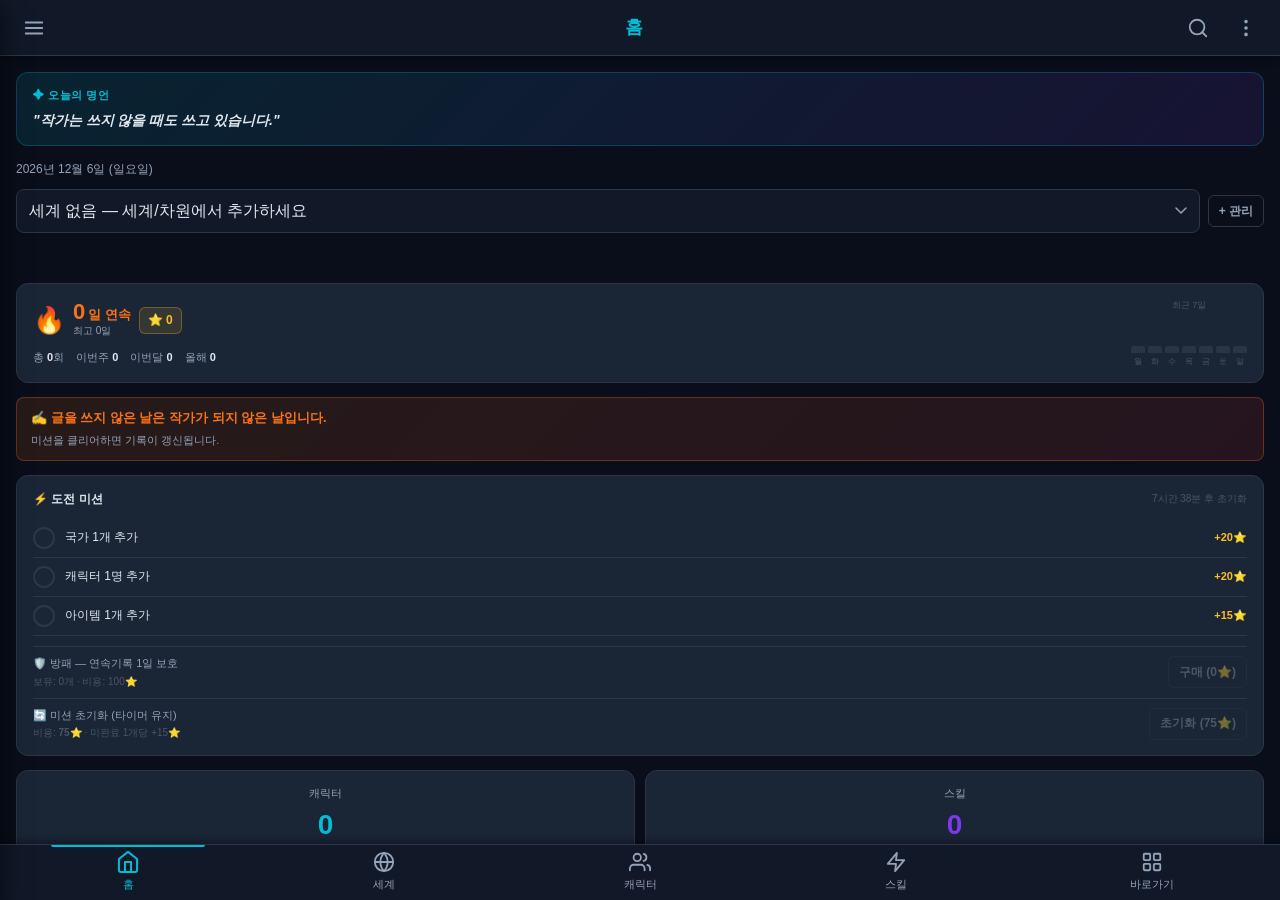
==== commit d9612c75: "Feature: 앱버전 SW연동, 바로가기 하단탭, 컨셉칩 토글버튼, 스텟 자동초기화/목록UI, 함정 개선, 설계문서 Co-Authored-By: Claude Sonnet 4.6 " ====
--- a/novel-wiki/index.html
+++ b/novel-wiki/index.html
@@ -441,13 +441,12 @@
       <span>스킬</span>
     </button>
 
-    <button class="bottom-nav__item" data-page="timeline" aria-label="더보기" aria-selected="false" id="btnMoreTab">
-      <svg viewBox="0 0 24 24" fill="none" stroke="currentColor" stroke-width="2" stroke-linecap="round">
-        <circle cx="5" cy="12" r="1" fill="currentColor"/>
-        <circle cx="12" cy="12" r="1" fill="currentColor"/>
-        <circle cx="19" cy="12" r="1" fill="currentColor"/>
+    <button class="bottom-nav__item" data-page="shortcuts" aria-label="바로가기" aria-selected="false" id="btnMoreTab">
+      <svg viewBox="0 0 24 24" fill="none" stroke="currentColor" stroke-width="2" stroke-linecap="round" stroke-linejoin="round">
+        <rect x="3" y="3" width="7" height="7" rx="1"/><rect x="14" y="3" width="7" height="7" rx="1"/>
+        <rect x="3" y="14" width="7" height="7" rx="1"/><rect x="14" y="14" width="7" height="7" rx="1"/>
       </svg>
-      <span>더보기</span>
+      <span>바로가기</span>
     </button>
   </nav>
 
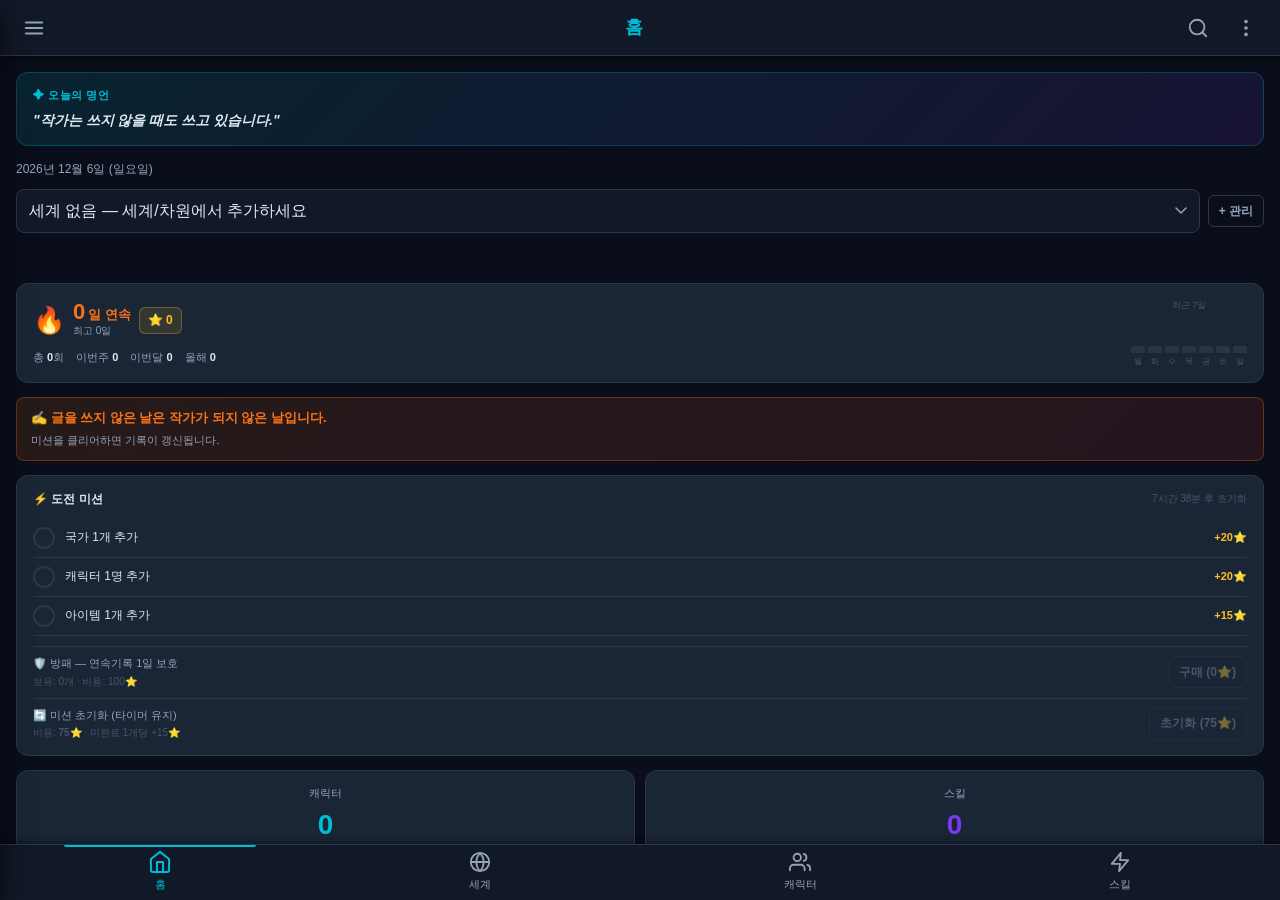
==== commit 498b5081: "Feature: 바로가기 탭 하단 네비에서 제거 + 홈 전체 페이지 그리드 제거 Co-Authored-By: Claude Sonnet 4.6 <noreply@anthropic.co" ====
--- a/novel-wiki/index.html
+++ b/novel-wiki/index.html
@@ -439,14 +439,6 @@
         <path d="M13 2L3 14h9l-1 8 10-12h-9l1-8z"/>
       </svg>
       <span>스킬</span>
-    </button>
-
-    <button class="bottom-nav__item" data-page="shortcuts" aria-label="바로가기" aria-selected="false" id="btnMoreTab">
-      <svg viewBox="0 0 24 24" fill="none" stroke="currentColor" stroke-width="2" stroke-linecap="round" stroke-linejoin="round">
-        <rect x="3" y="3" width="7" height="7" rx="1"/><rect x="14" y="3" width="7" height="7" rx="1"/>
-        <rect x="3" y="14" width="7" height="7" rx="1"/><rect x="14" y="14" width="7" height="7" rx="1"/>
-      </svg>
-      <span>바로가기</span>
     </button>
   </nav>
 
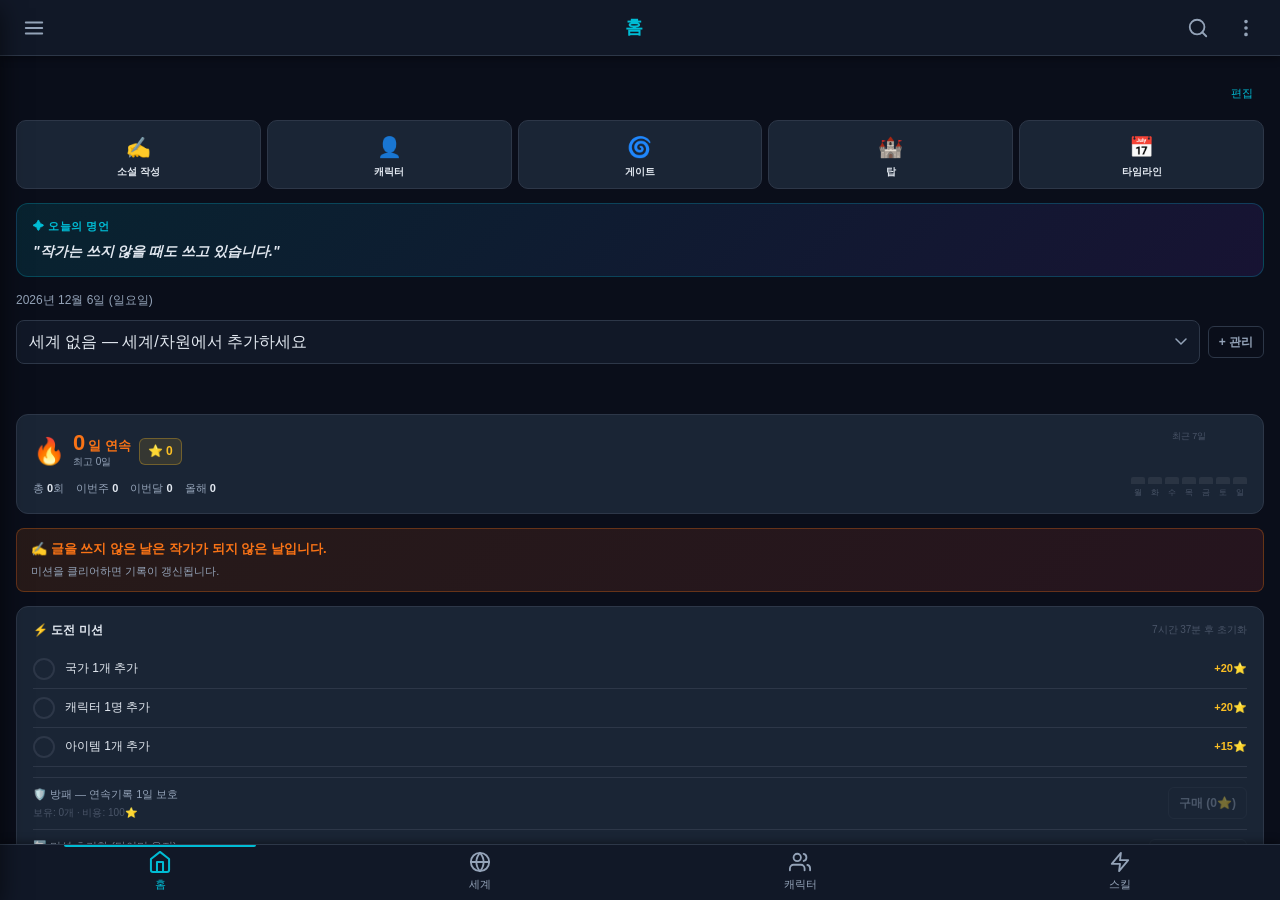
==== commit d5c0eda9: "Feature: 서브/히든층 폼 분리, 접근방식 칩UI, 업적 연동, 검색 타입필터, 세계타입→기본설정이동, 수정기록 용어, 언두 버그수정 - Tower: 서브층/히든층 분리 버튼" ====
--- a/novel-wiki/index.html
+++ b/novel-wiki/index.html
@@ -474,6 +474,30 @@
         <path d="M15 9l-6 6M9 9l6 6"/>
       </svg>
     </button>
+  </div>
+  <div id="searchFilterBar" style="display:flex;flex-wrap:wrap;gap:5px;padding:8px 16px 0;border-bottom:1px solid var(--color-border);">
+    <button class="search-type-chip" data-type="all" data-active="true"
+      style="padding:3px 10px;border-radius:12px;font-size:11px;font-weight:600;cursor:pointer;border:1px solid var(--color-primary);background:var(--color-primary);color:#000;">전체</button>
+    <button class="search-type-chip" data-type="characters" data-active="false"
+      style="padding:3px 10px;border-radius:12px;font-size:11px;font-weight:600;cursor:pointer;border:1px solid var(--color-border);background:transparent;color:var(--color-text-muted);">👤 캐릭터</button>
+    <button class="search-type-chip" data-type="skills" data-active="false"
+      style="padding:3px 10px;border-radius:12px;font-size:11px;font-weight:600;cursor:pointer;border:1px solid var(--color-border);background:transparent;color:var(--color-text-muted);">⚡ 스킬</button>
+    <button class="search-type-chip" data-type="achievements" data-active="false"
+      style="padding:3px 10px;border-radius:12px;font-size:11px;font-weight:600;cursor:pointer;border:1px solid var(--color-border);background:transparent;color:var(--color-text-muted);">🏅 업적</button>
+    <button class="search-type-chip" data-type="items" data-active="false"
+      style="padding:3px 10px;border-radius:12px;font-size:11px;font-weight:600;cursor:pointer;border:1px solid var(--color-border);background:transparent;color:var(--color-text-muted);">📦 아이템</button>
+    <button class="search-type-chip" data-type="monsters" data-active="false"
+      style="padding:3px 10px;border-radius:12px;font-size:11px;font-weight:600;cursor:pointer;border:1px solid var(--color-border);background:transparent;color:var(--color-text-muted);">👾 몬스터</button>
+    <button class="search-type-chip" data-type="constellations" data-active="false"
+      style="padding:3px 10px;border-radius:12px;font-size:11px;font-weight:600;cursor:pointer;border:1px solid var(--color-border);background:transparent;color:var(--color-text-muted);">⭐ 성좌</button>
+    <button class="search-type-chip" data-type="gates" data-active="false"
+      style="padding:3px 10px;border-radius:12px;font-size:11px;font-weight:600;cursor:pointer;border:1px solid var(--color-border);background:transparent;color:var(--color-text-muted);">🌀 게이트</button>
+    <button class="search-type-chip" data-type="organizations" data-active="false"
+      style="padding:3px 10px;border-radius:12px;font-size:11px;font-weight:600;cursor:pointer;border:1px solid var(--color-border);background:transparent;color:var(--color-text-muted);">🏛️ 조직</button>
+    <button class="search-type-chip" data-type="jobs" data-active="false"
+      style="padding:3px 10px;border-radius:12px;font-size:11px;font-weight:600;cursor:pointer;border:1px solid var(--color-border);background:transparent;color:var(--color-text-muted);">🏷️ 직업</button>
+    <button class="search-type-chip" data-type="countries" data-active="false"
+      style="padding:3px 10px;border-radius:12px;font-size:11px;font-weight:600;cursor:pointer;border:1px solid var(--color-border);background:transparent;color:var(--color-text-muted);">🌍 국가</button>
   </div>
   <div class="search-results" id="searchResults" role="listbox" aria-label="검색 결과">
     <!-- Search results rendered by JS -->
